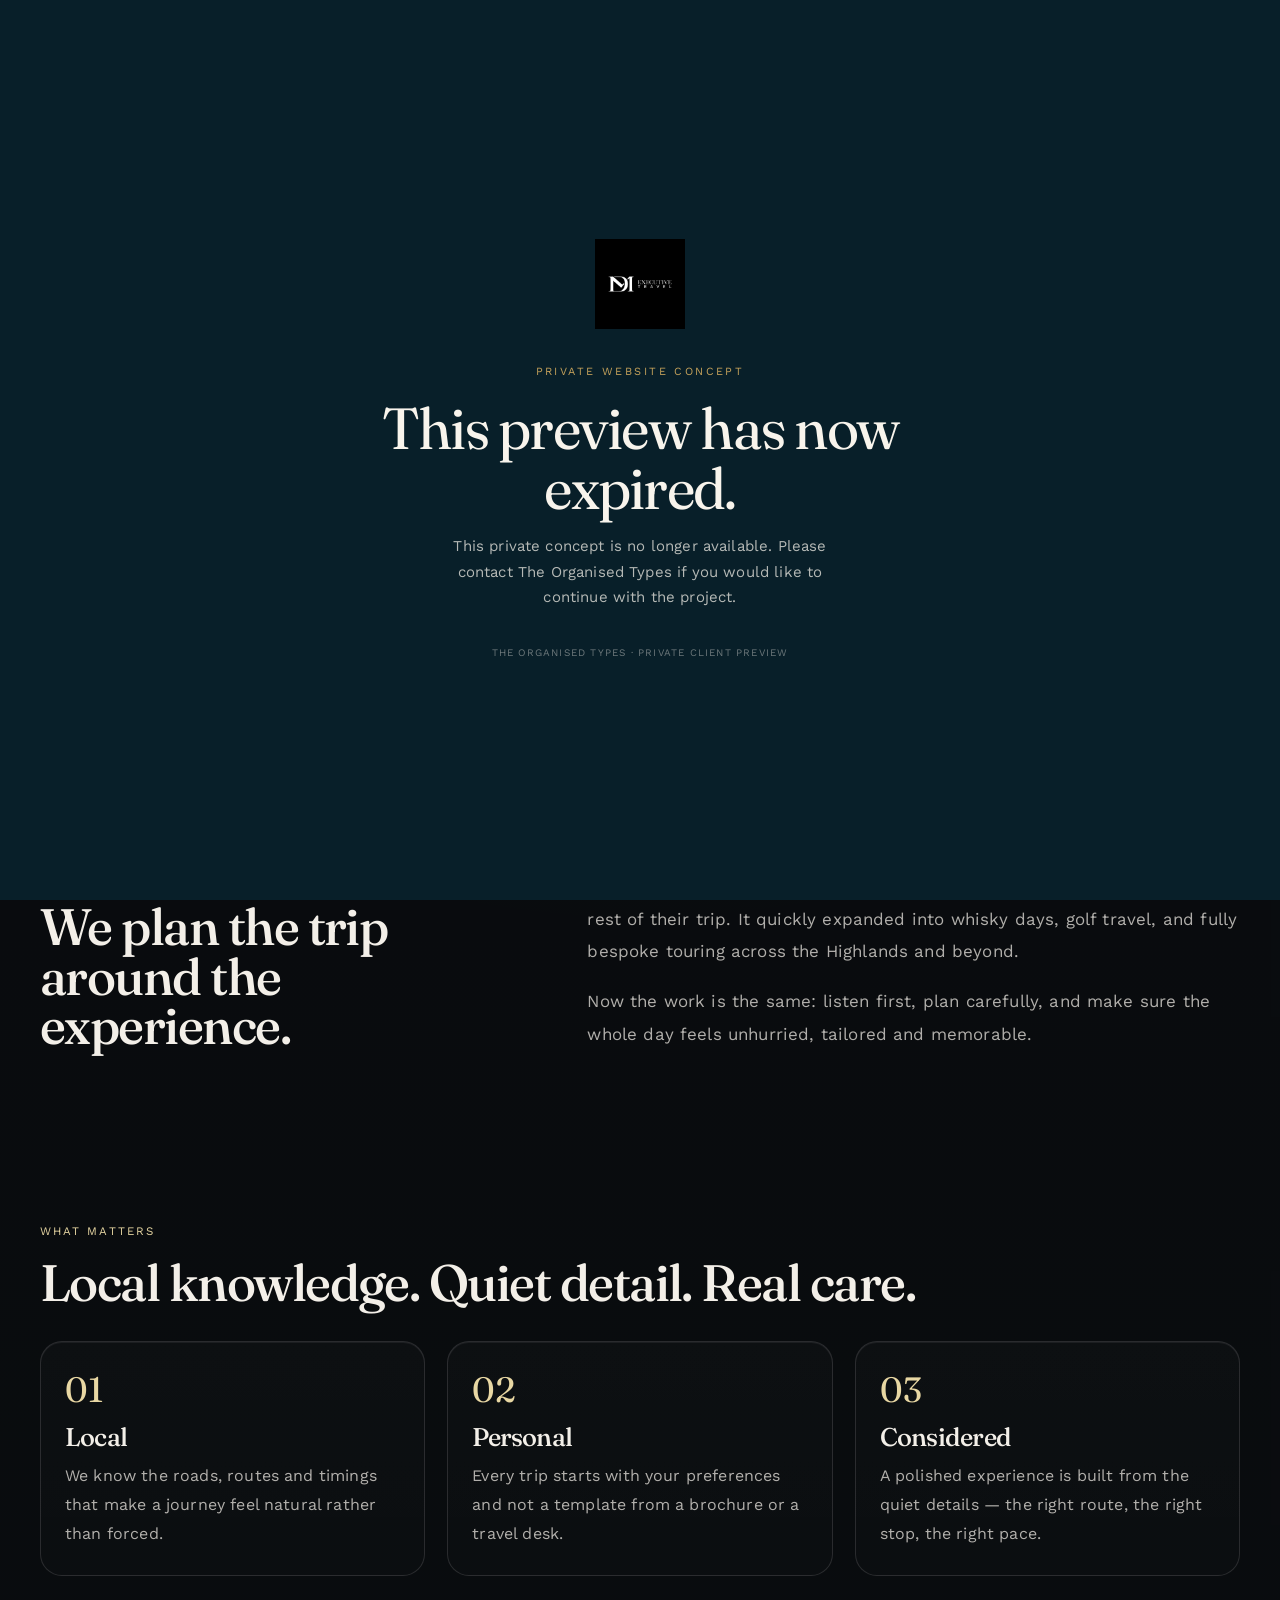
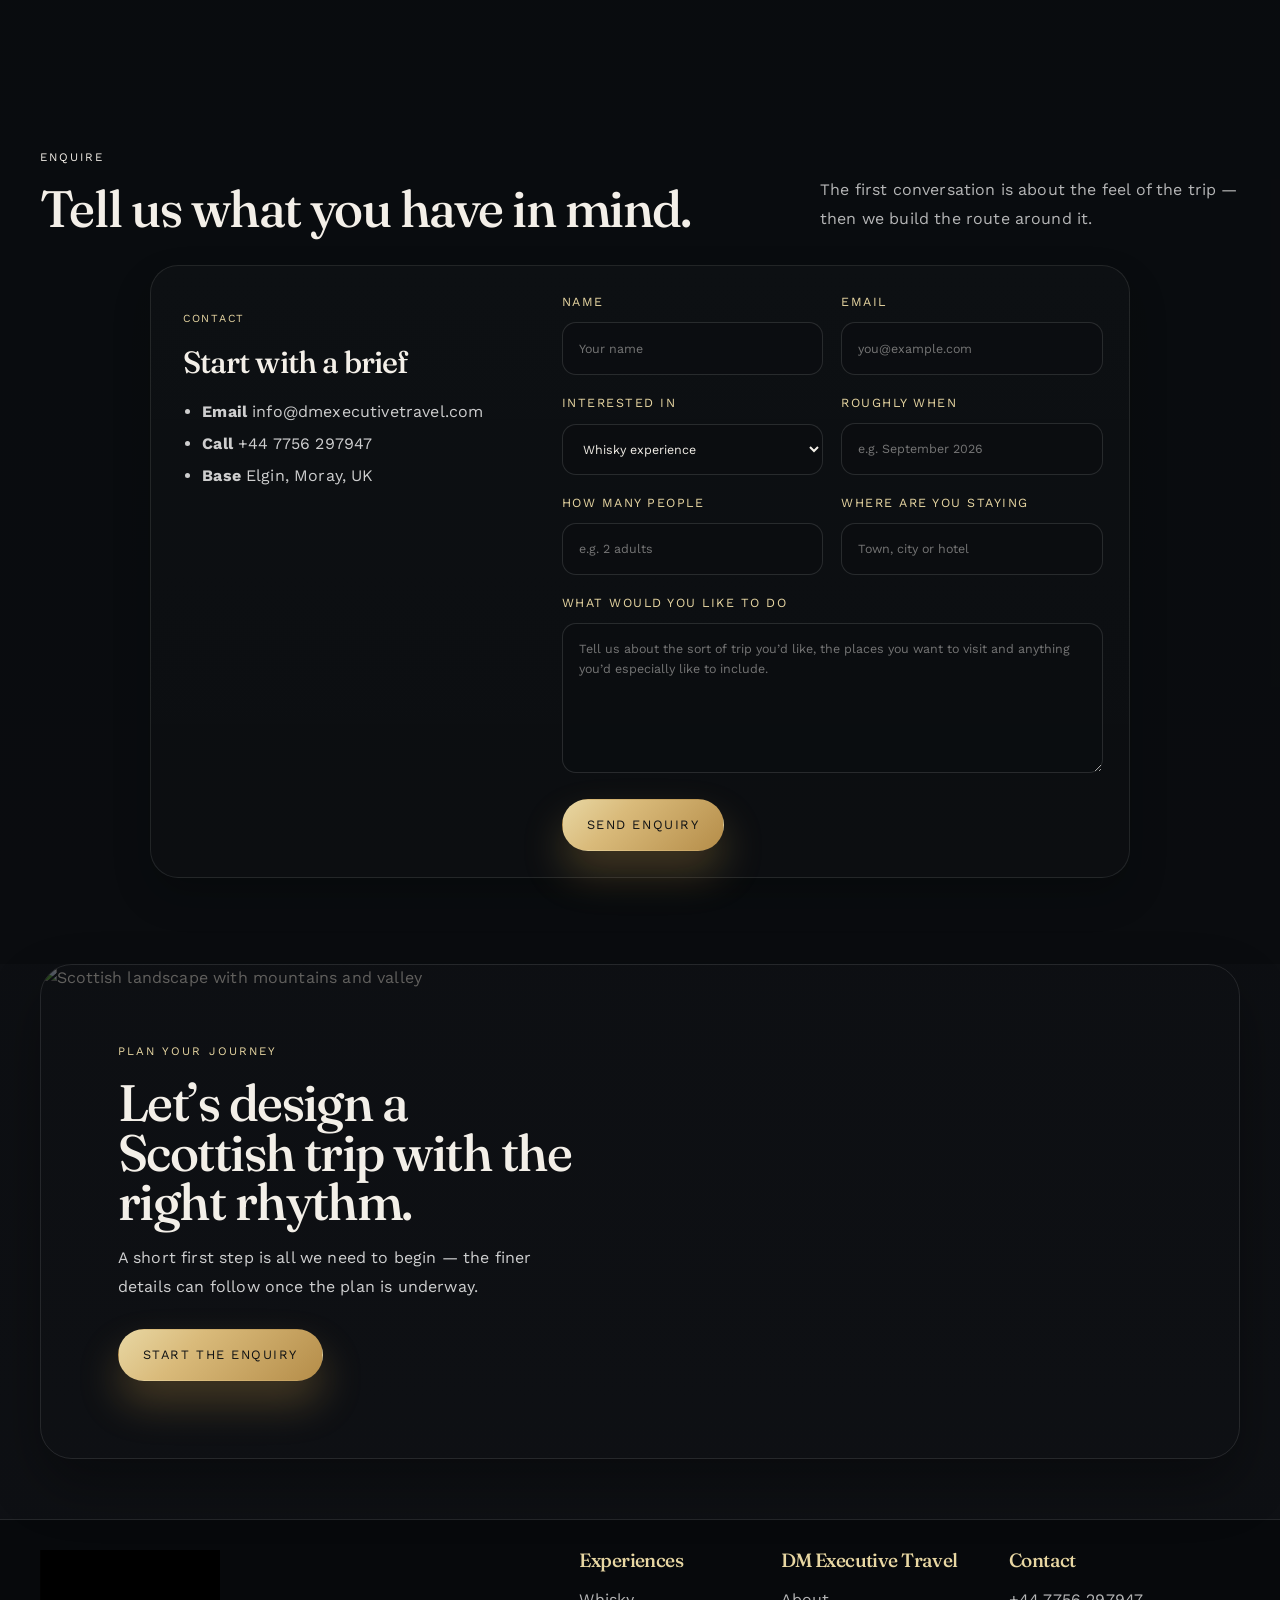
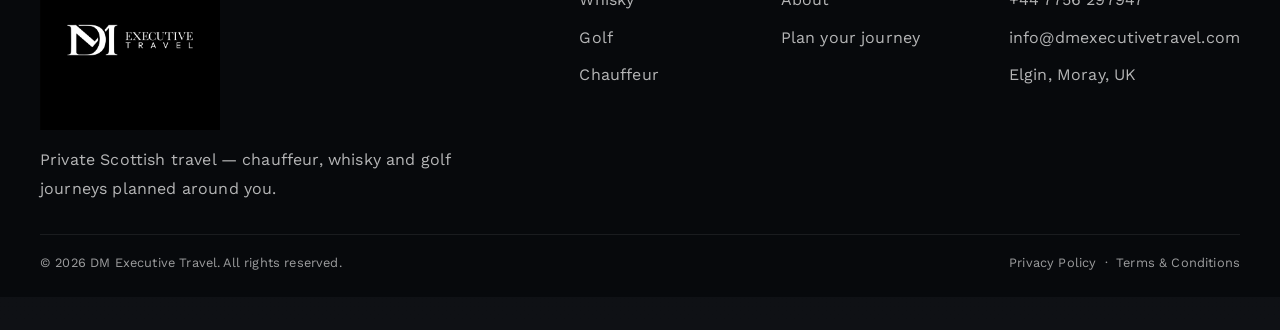
==== dm exec/about.html @ a3e63ab7 "use updated logo" ====
<!DOCTYPE html>
<html lang="en">
<head>
  <meta charset="UTF-8">
  <meta name="viewport" content="width=device-width, initial-scale=1.0">
<meta name="robots" content="noindex, nofollow, noarchive, nosnippet, noimageindex">
  <meta name="description" content="Learn more about DM Executive Travel and tell us what kind of whisky, golf or private Scotland journey you’d like to plan.">
  <title>About + Plan Your Journey | DM Executive Travel</title>
  <link rel="preconnect" href="https://fonts.googleapis.com">
  <link rel="preconnect" href="https://fonts.gstatic.com" crossorigin>
  <link href="https://fonts.googleapis.com/css2?family=Fraunces:ital,opsz,wght@0,9..144,300;0,9..144,400;0,9..144,500;0,9..144,600;1,9..144,400;1,9..144,500&family=Work+Sans:wght@300;400;500;600&display=swap" rel="stylesheet">
  <link rel="stylesheet" href="assets/style.css">
<link rel="stylesheet" href="assets/preview.css">
<script src="assets/preview-protect.js" defer></script>
</head>
<body>
  <div class="grain"></div>

  <nav class="nav" id="siteNav">
    <a href="index.html" class="nav__logo"><img src="assets/logo.jpg" alt="DM Executive Travel"></a>
    <button class="nav__toggle" id="navToggle" aria-label="Menu">&#9776;</button>
    <div class="nav__links" id="navLinks">
      <a href="index.html">Home</a>
      <a href="whisky.html">Whisky</a>
      <a href="golf.html">Golf</a>
      <a href="chauffeur.html">Chauffeur</a>
      <a href="about.html" class="current">About</a>
      <a href="about.html#enquiry" class="nav__cta">Plan your journey</a>
    </div>
  </nav>

  <header class="hero" style="min-height: 72vh;">
    <div class="page-hero__media" style="position:absolute; inset:0;">
      <img src="https://images.unsplash.com/photo-1500530855697-b586d89ba3ee?auto=format&fit=crop&w=2200&q=80" alt="Scottish countryside and road in the Highlands" style="animation:kenburns 20s ease-out forwards;">
    </div>
    <div class="page-hero__scrim"></div>
    <div class="page-hero__content">
      <div class="page-hero__inner">
        <p class="page-hero__kicker">About DM</p>
        <h1>Private travel, built around people, not schedules.</h1>
        <p class="page-hero__sub">DM Executive Travel began with a simple idea: Scottish travel should feel considered, relaxed, and personal — not like a fixed route copied from a brochure.</p>
        <div style="display:flex; gap:16px; margin-top:38px; flex-wrap:wrap;">
          <a href="#enquiry" class="btn btn--gold">Enquire</a>
          <a href="#story" class="btn btn--ghost">Our story</a>
        </div>
      </div>
    </div>
  </header>

  <main>
    <section class="intro" id="story">
      <div class="wrap intro__grid">
        <div>
          <p class="kicker">Why DM exists</p>
          <h2>We plan the trip around the experience.</h2>
        </div>
        <div>
          <p class="intro__body">The focus was always the road itself — a private chauffeur service built for people who wanted the Scottish countryside to feel as considered as the rest of their trip. It quickly expanded into whisky days, golf travel, and fully bespoke touring across the Highlands and beyond.</p>
          <p class="intro__body">Now the work is the same: listen first, plan carefully, and make sure the whole day feels unhurried, tailored and memorable.</p>
        </div>
      </div>
    </section>

    <section class="why">
      <div class="wrap">
        <div class="why__head">
          <p class="kicker">What matters</p>
          <h2>Local knowledge. Quiet detail. Real care.</h2>
        </div>
        <div class="why__list">
          <div class="why__item">
            <span>01</span>
            <h3>Local</h3>
            <p>We know the roads, routes and timings that make a journey feel natural rather than forced.</p>
          </div>
          <div class="why__item">
            <span>02</span>
            <h3>Personal</h3>
            <p>Every trip starts with your preferences and not a template from a brochure or a travel desk.</p>
          </div>
          <div class="why__item">
            <span>03</span>
            <h3>Considered</h3>
            <p>A polished experience is built from the quiet details — the right route, the right stop, the right pace.</p>
          </div>
        </div>
      </div>
    </section>

    <section class="journeys" id="enquiry">
      <div class="wrap">
        <div class="journeys__head">
          <div>
            <p class="kicker" style="color:var(--gold-light);">Enquire</p>
            <h2>Tell us what you have in mind.</h2>
          </div>
          <p class="journeys__note">The first conversation is about the feel of the trip — then we build the route around it.</p>
        </div>
        <div class="enquiry-card">
          <div class="enquiry-card__meta">
            <p class="jcard__day">Contact</p>
            <h3>Start with a brief</h3>
            <ul>
              <li><b>Email</b> info@dmexecutivetravel.com</li>
              <li><b>Call</b> +44 7756 297947</li>
              <li><b>Base</b> Elgin, Moray, UK</li>
            </ul>
          </div>

          <form class="contact-form" action="#" method="post">
            <div class="form-grid">
              <label>
                <span>Name</span>
                <input type="text" name="name" placeholder="Your name">
              </label>
              <label>
                <span>Email</span>
                <input type="email" name="email" placeholder="you@example.com">
              </label>
              <label>
                <span>Interested in</span>
                <select name="interest">
                  <option>Whisky experience</option>
                  <option>Golf trip</option>
                  <option>Private chauffeur</option>
                  <option>Bespoke Scotland tour</option>
                </select>
              </label>
              <label>
                <span>Roughly when</span>
                <input type="text" name="dates" placeholder="e.g. September 2026">
              </label>
              <label>
                <span>How many people</span>
                <input type="text" name="partySize" placeholder="e.g. 2 adults">
              </label>
              <label>
                <span>Where are you staying</span>
                <input type="text" name="stayLocation" placeholder="Town, city or hotel">
              </label>
            </div>

            <label>
              <span>What would you like to do</span>
              <textarea name="message" rows="5" placeholder="Tell us about the sort of trip you’d like, the places you want to visit and anything you’d especially like to include."></textarea>
            </label>

            <button type="submit" class="btn btn--gold">Send enquiry</button>
          </form>
        </div>
      </div>
    </section>

    <section class="cta-band">
      <img src="https://images.unsplash.com/photo-1516483638261-f4dbaf036963?auto=format&fit=crop&w=2000&q=80" alt="Scottish landscape with mountains and valley">
      <div class="cta-band__content">
        <p class="kicker">Plan your journey</p>
        <h2>Let’s design a Scottish trip with the right rhythm.</h2>
        <p>A short first step is all we need to begin — the finer details can follow once the plan is underway.</p>
        <a href="mailto:info@dmexecutivetravel.com" class="btn btn--gold">Start the enquiry</a>
      </div>
    </section>
  </main>

  <footer>
    <div class="wrap">
      <div class="footer__top">
        <div class="footer__logo">
          <img src="assets/logo.jpg" alt="DM Executive Travel">
          <p class="footer__tag">Private Scottish travel — chauffeur, whisky and golf journeys planned around you.</p>
        </div>
        <div class="footer__cols">
          <div class="footer__col">
            <h4>Experiences</h4>
            <a href="whisky.html">Whisky</a>
            <a href="golf.html">Golf</a>
            <a href="chauffeur.html">Chauffeur</a>
          </div>
          <div class="footer__col">
            <h4>DM Executive Travel</h4>
            <a href="about.html">About</a>
            <a href="about.html#enquiry">Plan your journey</a>
          </div>
          <div class="footer__col">
            <h4>Contact</h4>
            <p>+44 7756 297947</p>
            <p>info@dmexecutivetravel.com</p>
            <p>Elgin, Moray, UK</p>
          </div>
        </div>
      </div>
      <div class="footer__bottom">
        <span>&copy; 2026 DM Executive Travel. All rights reserved.</span>
        <span>Privacy Policy &nbsp;·&nbsp; Terms &amp; Conditions</span>
      </div>
    </div>
  </footer>

  <script src="assets/site.js"></script>
</body>
</html>
---- dm exec/assets/style.css ----
:root {
  --bg: #0a0b0d;
  --bg-soft: #111317;
  --panel: rgba(18, 21, 25, 0.88);
  --panel-strong: rgba(12, 14, 18, 0.94);
  --panel-alt: rgba(26, 29, 34, 0.86);
  --text: #f3efe8;
  --muted: rgba(243, 239, 232, 0.72);
  --gold: #d9ba7a;
  --gold-soft: #e8d7a3;
  --gold-deep: #9f7b39;
  --line: rgba(255,255,255,0.12);
  --shadow: rgba(0,0,0,0.42);
  --max-width: 1200px;
}

* { box-sizing: border-box; }

html {
  scroll-behavior: smooth;
}

body {
  margin: 0;
  min-height: 100vh;
  background:
    radial-gradient(circle at top, rgba(217,186,122,0.12), transparent 26%),
    linear-gradient(180deg, #07090b 0%, #0a0c0f 26%, #0f1115 100%);
  color: var(--text);
  font-family: "Work Sans", Arial, sans-serif;
  line-height: 1.6;
  letter-spacing: 0.01em;
  overflow-x: hidden;
}

img {
  max-width: 100%;
  display: block;
}

a {
  color: inherit;
  text-decoration: none;
}

button {
  font: inherit;
}

.grain {
  position: fixed;
  inset: 0;
  background-image:
    linear-gradient(rgba(255,255,255,0.025) 1px, transparent 1px),
    linear-gradient(90deg, rgba(255,255,255,0.02) 1px, transparent 1px),
    radial-gradient(rgba(255,255,255,0.09) 0.7px, transparent 0.8px);
  background-size: 24px 24px, 24px 24px, 8px 8px;
  background-position: center;
  opacity: 0.22;
  pointer-events: none;
  mix-blend-mode: soft-light;
  z-index: 30;
}

.wrap {
  width: min(var(--max-width), calc(100% - 40px));
  margin: 0 auto;
}

.kicker {
  margin: 0 0 18px;
  color: var(--gold-soft);
  font-size: 0.72rem;
  letter-spacing: 0.18em;
  text-transform: uppercase;
}

h1, h2, h3, h4 {
  margin: 0;
  font-family: "Fraunces", Georgia, serif;
  font-weight: 500;
  line-height: 1.05;
  letter-spacing: -0.03em;
}

p {
  margin: 0;
}

.nav {
  position: fixed;
  top: 20px;
  left: 50%;
  transform: translateX(-50%);
  width: min(var(--max-width), calc(100% - 24px));
  display: flex;
  align-items: center;
  justify-content: space-between;
  padding: 12px 20px 12px 18px;
  border: 1px solid rgba(255,255,255,0.18);
  border-radius: 999px;
  background: rgba(12, 14, 18, 0.46);
  backdrop-filter: blur(18px);
  -webkit-backdrop-filter: blur(18px);
  box-shadow: 0 16px 38px rgba(0,0,0,0.24);
  z-index: 20;
}

.nav__logo {
  display: inline-flex;
  align-items: center;
  position: relative;
  z-index: 2;
}

.nav__logo img {
  width: 148px;
  height: auto;
  filter: drop-shadow(0 6px 18px rgba(0,0,0,0.35));
}

.nav__links {
  display: flex;
  align-items: center;
  gap: 1.2rem;
}

.nav__links a {
  position: relative;
  color: rgba(255,255,255,0.8);
  font-size: 0.82rem;
  text-transform: uppercase;
  letter-spacing: 0.12em;
  transition: color 180ms ease;
}

.nav__links a::after {
  content: "";
  position: absolute;
  left: 0;
  bottom: -8px;
  width: 100%;
  height: 1px;
  background: linear-gradient(90deg, transparent, var(--gold), transparent);
  transform: scaleX(0);
  transform-origin: center;
  transition: transform 180ms ease;
}

.nav__links a:hover,
.nav__links a.current {
  color: var(--text);
}

.nav__links a:hover::after,
.nav__links a.current::after {
  transform: scaleX(1);
}

.nav__cta {
  display: inline-flex;
  align-items: center;
  justify-content: center;
  padding: 0.9rem 1.25rem;
  border: 1px solid rgba(217,186,122,0.5);
  border-radius: 999px;
  background: rgba(217,186,122,0.08);
  color: var(--gold-soft) !important;
  box-shadow: inset 0 0 0 1px rgba(255,255,255,0.04);
}

.nav__toggle {
  display: none;
  background: transparent;
  border: 1px solid rgba(255,255,255,0.25);
  color: var(--text);
  font-size: 1.6rem;
  width: 42px;
  height: 42px;
  border-radius: 50%;
  cursor: pointer;
  transition: border-color 180ms ease, background 180ms ease;
}

.nav__toggle:hover {
  border-color: rgba(217,186,122,0.7);
  background: rgba(217,186,122,0.08);
}

.hero {
  position: relative;
  min-height: 98vh;
  display: flex;
  align-items: flex-end;
  overflow: hidden;
  background: #0b0d0f;
}

.page-hero__media,
.page-hero__media img {
  position: absolute;
  inset: 0;
  width: 100%;
  height: 100%;
  object-fit: cover;
}

.page-hero__media img {
  filter: saturate(0.75) brightness(0.46) contrast(1.12);
  transform: scale(1.08);
  animation: kenburns 20s ease-out forwards;
}

.page-hero__scrim {
  position: absolute;
  inset: 0;
  background:
    linear-gradient(180deg, rgba(9,11,15,0.38) 0%, rgba(9,11,15,0.2) 26%, rgba(9,11,15,0.72) 100%),
    linear-gradient(90deg, rgba(7,8,9,0.68) 0%, rgba(7,8,9,0.2) 40%, rgba(7,8,9,0.52) 100%);
}

.page-hero__content {
  position: relative;
  z-index: 1;
  width: min(var(--max-width), calc(100% - 32px));
  padding: 180px 0 102px;
  margin: 0 auto;
}

.page-hero__inner {
  max-width: 760px;
}

.page-hero__kicker {
  margin: 0 0 18px;
  color: var(--gold-soft);
  font-size: 0.74rem;
  letter-spacing: 0.21em;
  text-transform: uppercase;
}

.hero h1 {
  font-size: clamp(3.2rem, 6vw, 7rem);
  line-height: 0.92;
  letter-spacing: -0.06em;
  max-width: 700px;
  text-wrap: balance;
}

.page-hero__sub {
  margin-top: 24px;
  max-width: 620px;
  color: rgba(255,255,255,0.8);
  font-size: clamp(1rem, 1.8vw, 1.32rem);
  line-height: 1.7;
}

.btn {
  display: inline-flex;
  align-items: center;
  justify-content: center;
  min-height: 52px;
  padding: 0.9rem 1.5rem;
  border: 1px solid transparent;
  border-radius: 999px;
  font-size: 0.8rem;
  letter-spacing: 0.12em;
  text-transform: uppercase;
  transition: transform 180ms ease, box-shadow 180ms ease, border-color 180ms ease, background 180ms ease;
}

.btn:hover {
  transform: translateY(-2px);
}

.btn--gold {
  background: linear-gradient(135deg, #e8d7a3 0%, #d9ba7a 35%, #b58d49 100%);
  color: #101214;
  box-shadow: 0 22px 40px rgba(185, 142, 69, 0.32);
}

.btn--ghost {
  border-color: rgba(255,255,255,0.24);
  background: rgba(255,255,255,0.03);
  color: var(--text);
  backdrop-filter: blur(8px);
}

.scroll-cue {
  position: absolute;
  left: 50%;
  bottom: 32px;
  transform: translateX(-50%);
  display: flex;
  flex-direction: column;
  align-items: center;
  gap: 10px;
  z-index: 1;
  color: rgba(255,255,255,0.7);
  font-size: 0.62rem;
  letter-spacing: 0.32em;
  text-transform: uppercase;
}

.scroll-cue__line {
  position: relative;
  width: 1px;
  height: 60px;
  background: linear-gradient(180deg, rgba(255,255,255,0), rgba(255,255,255,0.8), rgba(255,255,255,0));
  overflow: hidden;
}

.scroll-cue__line::after {
  content: "";
  position: absolute;
  left: 0;
  top: -45%;
  width: 100%;
  height: 45%;
  background: linear-gradient(180deg, rgba(217,186,122,0), rgba(217,186,122,1), rgba(217,186,122,0));
  animation: travel 2.6s ease-in-out infinite;
}

.marquee {
  position: relative;
  overflow: hidden;
  border-top: 1px solid var(--line);
  border-bottom: 1px solid var(--line);
  background: rgba(14,16,19,0.92);
  box-shadow: inset 0 1px 0 rgba(255,255,255,0.08);
}

.marquee__track {
  display: flex;
  width: max-content;
  padding: 18px 0;
  white-space: nowrap;
  animation: marquee 28s linear infinite;
}

.marquee__track span {
  display: inline-flex;
  align-items: center;
  gap: 0.7rem;
  margin-right: 26px;
  color: rgba(255,255,255,0.8);
  font-size: 0.82rem;
  letter-spacing: 0.12em;
  text-transform: uppercase;
}

.marquee__track b {
  color: var(--gold-soft);
  font-weight: 600;
}

section {
  position: relative;
  padding: 86px 0;
}

.intro,
.why,
.journeys {
  background: rgba(10, 12, 15, 0.76);
}

.intro__grid {
  display: grid;
  grid-template-columns: 1fr 1.35fr;
  gap: 36px 64px;
  align-items: end;
}

.intro__grid h2,
.why__head h2,
.journeys__head h2,
.cta-band__content h2 {
  font-size: clamp(2.4rem, 4vw, 4rem);
  line-height: 0.96;
}

.intro__body {
  color: var(--muted);
  font-size: 1.06rem;
  line-height: 1.9;
}

.intro__body + .intro__body {
  margin-top: 18px;
}

.exp-grid {
  display: grid;
  grid-template-columns: repeat(3, minmax(0, 1fr));
  gap: 26px;
}

.exp-panel {
  position: relative;
  display: block;
  min-height: 500px;
  overflow: hidden;
  border-radius: 28px;
  border: 1px solid rgba(255,255,255,0.08);
  background: #111;
  box-shadow: 0 20px 48px rgba(0,0,0,0.28);
  transition: transform 220ms ease, box-shadow 220ms ease, border-color 220ms ease;
}

.exp-panel:hover {
  transform: translateY(-8px);
  box-shadow: 0 26px 56px rgba(0,0,0,0.4);
  border-color: rgba(217,186,122,0.36);
}

.exp-panel img {
  position: absolute;
  inset: 0;
  width: 100%;
  height: 100%;
  object-fit: cover;
  filter: brightness(0.62) saturate(0.8);
  transition: transform 400ms ease;
}

.exp-panel:hover img {
  transform: scale(1.04);
}

.exp-panel__scrim {
  position: absolute;
  inset: 0;
  background: linear-gradient(180deg, rgba(5,8,12,0.2) 0%, rgba(5,8,12,0.16) 35%, rgba(9,12,16,0.88) 100%);
}

.exp-panel__body {
  position: absolute;
  inset: auto 0 0 0;
  padding: 28px 26px 24px;
  z-index: 1;
}

.exp-panel__tag {
  color: var(--gold-soft);
  font-size: 0.68rem;
  letter-spacing: 0.15em;
  text-transform: uppercase;
  margin-bottom: 14px;
}

.exp-panel__title {
  font-size: clamp(1.8rem, 2vw, 2.5rem);
  line-height: 1.08;
  max-width: 11ch;
}

.exp-panel__desc {
  margin-top: 12px;
  color: rgba(255,255,255,0.76);
  line-height: 1.7;
}

.exp-panel__more {
  display: inline-flex;
  margin-top: 18px;
  color: var(--gold-soft);
  font-size: 0.72rem;
  letter-spacing: 0.15em;
  text-transform: uppercase;
}

.why__head {
  margin-bottom: 34px;
}

.why__list {
  display: grid;
  grid-template-columns: repeat(3, minmax(0,1fr));
  gap: 22px;
}

.why__item {
  padding: 30px 24px 26px;
  border: 1px solid var(--line);
  border-radius: 22px;
  background: linear-gradient(180deg, rgba(255,255,255,0.02), rgba(255,255,255,0.01));
  box-shadow: inset 0 1px 0 rgba(255,255,255,0.06);
}

.why__item span {
  display: inline-block;
  margin-bottom: 16px;
  color: var(--gold-soft);
  font-family: "Fraunces", Georgia, serif;
  font-size: 2.2rem;
  line-height: 1;
}

.why__item h3 {
  margin-bottom: 12px;
  font-size: clamp(1.6rem, 2vw, 2.1rem);
}

.why__item p {
  color: var(--muted);
  line-height: 1.8;
}

.journeys__head {
  display: flex;
  align-items: end;
  justify-content: space-between;
  gap: 24px;
  margin-bottom: 32px;
}

.journeys__note {
  max-width: 420px;
  color: rgba(255,255,255,0.7);
  line-height: 1.8;
}

.journeys__track {
  display: grid;
  grid-template-columns: repeat(3, minmax(0,1fr));
  gap: 22px;
}

.jcard {
  position: relative;
  padding: 28px 24px 26px;
  border-radius: 26px;
  border: 1px solid rgba(255,255,255,0.09);
  background:
    linear-gradient(180deg, rgba(255,255,255,0.025), transparent),
    rgba(18,21,25,0.9);
  box-shadow: inset 0 1px 0 rgba(255,255,255,0.06), 0 18px 38px rgba(0,0,0,0.2);
}

.jcard__day {
  color: var(--gold-soft);
  font-size: 0.68rem;
  letter-spacing: 0.16em;
  text-transform: uppercase;
  margin-bottom: 18px;
}

.jcard h3 {
  margin-bottom: 18px;
  font-size: clamp(1.7rem, 2vw, 2.2rem);
  line-height: 1.12;
}

.jcard ol {
  margin: 0;
  padding-left: 1.15rem;
  color: rgba(255,255,255,0.8);
  line-height: 1.9;
}

.jcard li + li {
  margin-top: 10px;
}

.proof {
  padding: 0;
  position: relative;
  display: grid;
  grid-template-columns: 1.2fr 0.8fr;
  min-height: 510px;
}

.proof img {
  width: 100%;
  height: 100%;
  object-fit: cover;
  filter: saturate(0.8) brightness(0.62);
}

.proof__content {
  display: flex;
  flex-direction: column;
  justify-content: center;
  padding: clamp(40px, 6vw, 80px);
  background: linear-gradient(180deg, rgba(16,18,21,0.96), rgba(10,12,15,0.92));
}

.proof blockquote {
  margin: 0 0 28px;
  font-family: "Fraunces", Georgia, serif;
  font-size: clamp(1.9rem, 3vw, 3.2rem);
  line-height: 1.18;
  letter-spacing: -0.04em;
}

.proof cite {
  color: var(--gold-soft);
  font-style: normal;
  font-size: 0.82rem;
  letter-spacing: 0.14em;
  text-transform: uppercase;
}

.cta-band {
  position: relative;
  padding: 0;
  margin: 0 auto 60px;
  width: min(var(--max-width), calc(100% - 40px));
  border-radius: 32px;
  overflow: hidden;
  border: 1px solid rgba(255,255,255,0.1);
  box-shadow: 0 26px 56px rgba(0,0,0,0.32);
}

.cta-band img {
  position: absolute;
  inset: 0;
  width: 100%;
  height: 100%;
  object-fit: cover;
  filter: brightness(0.4) saturate(0.8);
}

.cta-band__content {
  position: relative;
  z-index: 1;
  padding: clamp(40px, 6vw, 80px);
  max-width: 620px;
}

.cta-band__content p:not(.kicker) {
  color: rgba(255,255,255,0.8);
  line-height: 1.8;
  margin-top: 18px;
  margin-bottom: 28px;
}

.enquiry-card {
  display: grid;
  grid-template-columns: 0.8fr 1.2fr;
  gap: 24px;
  max-width: 980px;
  margin: 0 auto;
  padding: 26px;
  border-radius: 28px;
  border: 1px solid rgba(255,255,255,0.09);
  background: linear-gradient(180deg, rgba(255,255,255,0.02), rgba(255,255,255,0.01));
  box-shadow: 0 18px 38px rgba(0,0,0,0.2);
}

.enquiry-card__meta {
  padding: 18px 14px 18px 6px;
}

.enquiry-card__meta h3 {
  margin-bottom: 18px;
  font-size: clamp(1.9rem, 2.4vw, 2.5rem);
}

.enquiry-card__meta ul {
  margin: 0;
  padding-left: 1.2rem;
  color: rgba(255,255,255,0.8);
  line-height: 2;
}

.contact-form {
  display: grid;
  gap: 18px;
}

.form-grid {
  display: grid;
  grid-template-columns: repeat(2, minmax(0, 1fr));
  gap: 18px;
}

.contact-form label {
  display: grid;
  gap: 10px;
  color: var(--gold-soft);
  font-size: 0.78rem;
  letter-spacing: 0.12em;
  text-transform: uppercase;
}

.contact-form input,
.contact-form select,
.contact-form textarea {
  width: 100%;
  border: 1px solid rgba(255,255,255,0.12);
  border-radius: 14px;
  padding: 0.95rem 1rem;
  background: rgba(12,14,18,0.8);
  color: var(--text);
  font: inherit;
  resize: vertical;
  transition: border-color 180ms ease, box-shadow 180ms ease, background 180ms ease;
}

.contact-form input:focus,
.contact-form select:focus,
.contact-form textarea:focus {
  outline: none;
  border-color: rgba(217,186,122,0.75);
  box-shadow: 0 0 0 3px rgba(217,186,122,0.12);
}

.contact-form textarea {
  min-height: 150px;
}

.contact-form .btn {
  justify-self: start;
  margin-top: 8px;
}

@media (max-width: 920px) {
  .enquiry-card {
    grid-template-columns: 1fr;
  }

  .form-grid {
    grid-template-columns: 1fr;
  }
}

footer {
  background: rgba(7,9,12,0.95);
  border-top: 1px solid var(--line);
  padding: 30px 0 24px;
}

.footer__top {
  display: flex;
  justify-content: space-between;
  gap: 42px;
}

.footer__logo {
  max-width: 420px;
}

.footer__logo img {
  width: 180px;
  margin-bottom: 16px;
}

.footer__tag {
  color: rgba(255,255,255,0.7);
  line-height: 1.8;
}

.footer__cols {
  display: flex;
  gap: clamp(26px, 4vw, 64px);
  flex-wrap: wrap;
}

.footer__col {
  display: flex;
  flex-direction: column;
  gap: 10px;
  min-width: 150px;
}

.footer__col h4 {
  margin-bottom: 6px;
  font-size: 1.2rem;
  color: var(--gold-soft);
}

.footer__col a,
.footer__col p {
  color: rgba(255,255,255,0.7);
  line-height: 1.7;
}

.footer__bottom {
  display: flex;
  justify-content: space-between;
  gap: 16px;
  margin-top: 30px;
  padding-top: 18px;
  border-top: 1px solid rgba(255,255,255,0.08);
  color: rgba(255,255,255,0.6);
  font-size: 0.8rem;
}

@keyframes kenburns {
  0% { transform: scale(1.15) translate3d(0, 0, 0); }
  100% { transform: scale(1.26) translate3d(0, -18px, 0); }
}

@keyframes marquee {
  from { transform: translateX(0); }
  to { transform: translateX(-50%); }
}

@keyframes travel {
  0% { transform: translateY(-100%); }
  100% { transform: translateY(180%); }
}

@media (max-width: 920px) {
  .nav {
    border-radius: 22px;
    padding-inline: 14px;
  }

  .nav__toggle {
    display: inline-flex;
    align-items: center;
    justify-content: center;
  }

  .nav__links {
    position: absolute;
    left: 12px;
    right: 12px;
    top: calc(100% + 10px);
    display: none;
    flex-direction: column;
    align-items: flex-start;
    gap: 12px;
    padding: 18px 16px;
    border-radius: 18px;
    border: 1px solid rgba(255,255,255,0.12);
    background: rgba(12,14,18,0.96);
    box-shadow: 0 16px 36px rgba(0,0,0,0.28);
  }

  .nav.menu-open .nav__links {
    display: flex;
  }

  .nav__links a {
    padding-bottom: 6px;
  }

  .intro__grid,
  .proof,
  .journeys__track,
  .exp-grid,
  .why__list {
    grid-template-columns: 1fr;
  }

  .journeys__head,
  .footer__top,
  .footer__bottom {
    flex-direction: column;
    align-items: flex-start;
  }

  .page-hero__content {
    padding-top: 160px;
  }
}

@media (max-width: 640px) {
  .hero {
    min-height: 88vh;
  }

  .nav {
    top: 14px;
  }

  .nav__logo img {
    width: 124px;
  }

  .btn {
    width: 100%;
  }

  .page-hero__inner > div {
    width: 100%;
    flex-direction: column !important;
  }

  .page-hero__content {
    width: min(var(--max-width), calc(100% - 28px));
    padding-bottom: 78px;
  }

  .wrap,
  .cta-band {
    width: min(var(--max-width), calc(100% - 24px));
  }

  section {
    padding: 72px 0;
  }

  .proof__content,
  .cta-band__content {
    padding: 32px 22px;
  }
}
---- dm exec/assets/preview.css ----
#tot-preview-bar{position:fixed;left:0;right:0;bottom:0;z-index:9998;background:#0b2834;color:#f7f2e9;border-top:1px solid rgba(199,163,91,.55);font:500 11px/1.35 "Work Sans",Arial,sans-serif;letter-spacing:.08em;text-transform:uppercase;text-align:center;padding:9px 16px;box-sizing:border-box}body{padding-bottom:33px}.tot-gate{position:fixed;inset:0;z-index:10000;background:#081f29;color:#f8f4ec;display:grid;place-items:center;padding:24px;font-family:"Work Sans",Arial,sans-serif}.tot-gate__card{width:min(520px,100%);text-align:center}.tot-gate__logo{width:150px;max-height:90px;object-fit:contain;margin:0 auto 34px}.tot-gate__eyebrow{font-size:11px;letter-spacing:.22em;text-transform:uppercase;color:#c7a35b;margin:0 0 18px}.tot-gate h1{font-family:"Fraunces",Georgia,serif;font-size:clamp(36px,7vw,58px);font-weight:400;line-height:1.03;margin:0 0 16px}.tot-gate__copy{font-size:15px;line-height:1.7;color:rgba(248,244,236,.72);margin:0 auto 28px;max-width:430px}.tot-gate__form{display:flex;gap:10px;max-width:390px;margin:0 auto}.tot-gate input{min-width:0;flex:1;background:rgba(255,255,255,.06);border:1px solid rgba(255,255,255,.22);color:#fff;padding:14px 15px;font:inherit;outline:none}.tot-gate input:focus{border-color:#c7a35b}.tot-gate button{border:1px solid #c7a35b;background:#c7a35b;color:#081f29;padding:14px 18px;font:600 11px "Work Sans",Arial,sans-serif;letter-spacing:.12em;text-transform:uppercase;cursor:pointer}.tot-gate__error{min-height:20px;color:#e7c9a0;font-size:12px;margin:12px 0 0}.tot-gate__credit{font-size:10px;letter-spacing:.12em;text-transform:uppercase;color:rgba(248,244,236,.42);margin-top:34px}@media(max-width:520px){.tot-gate__form{display:block}.tot-gate input,.tot-gate button{width:100%;box-sizing:border-box}.tot-gate button{margin-top:10px}#tot-preview-bar{font-size:9px;padding:8px 10px}body{padding-bottom:31px}}

#tot-preview-watermark{position:fixed;right:4vw;top:50%;transform:translateY(-50%) rotate(-8deg);z-index:9996;width:min(220px,18vw);height:auto;opacity:.07;pointer-events:none;user-select:none;filter:grayscale(1);}
.concept-note{max-width:520px;margin:10px 0 0;font:500 10px/1.55 "Work Sans",Arial,sans-serif;letter-spacing:.08em;text-transform:uppercase;color:rgba(248,244,236,.46);}
.proof__content>p:not(.kicker){max-width:620px;margin-top:18px;color:rgba(248,244,236,.78);line-height:1.7;}
@media(max-width:700px){#tot-preview-watermark{width:150px;right:18px;opacity:.055}.concept-note{font-size:9px;}}
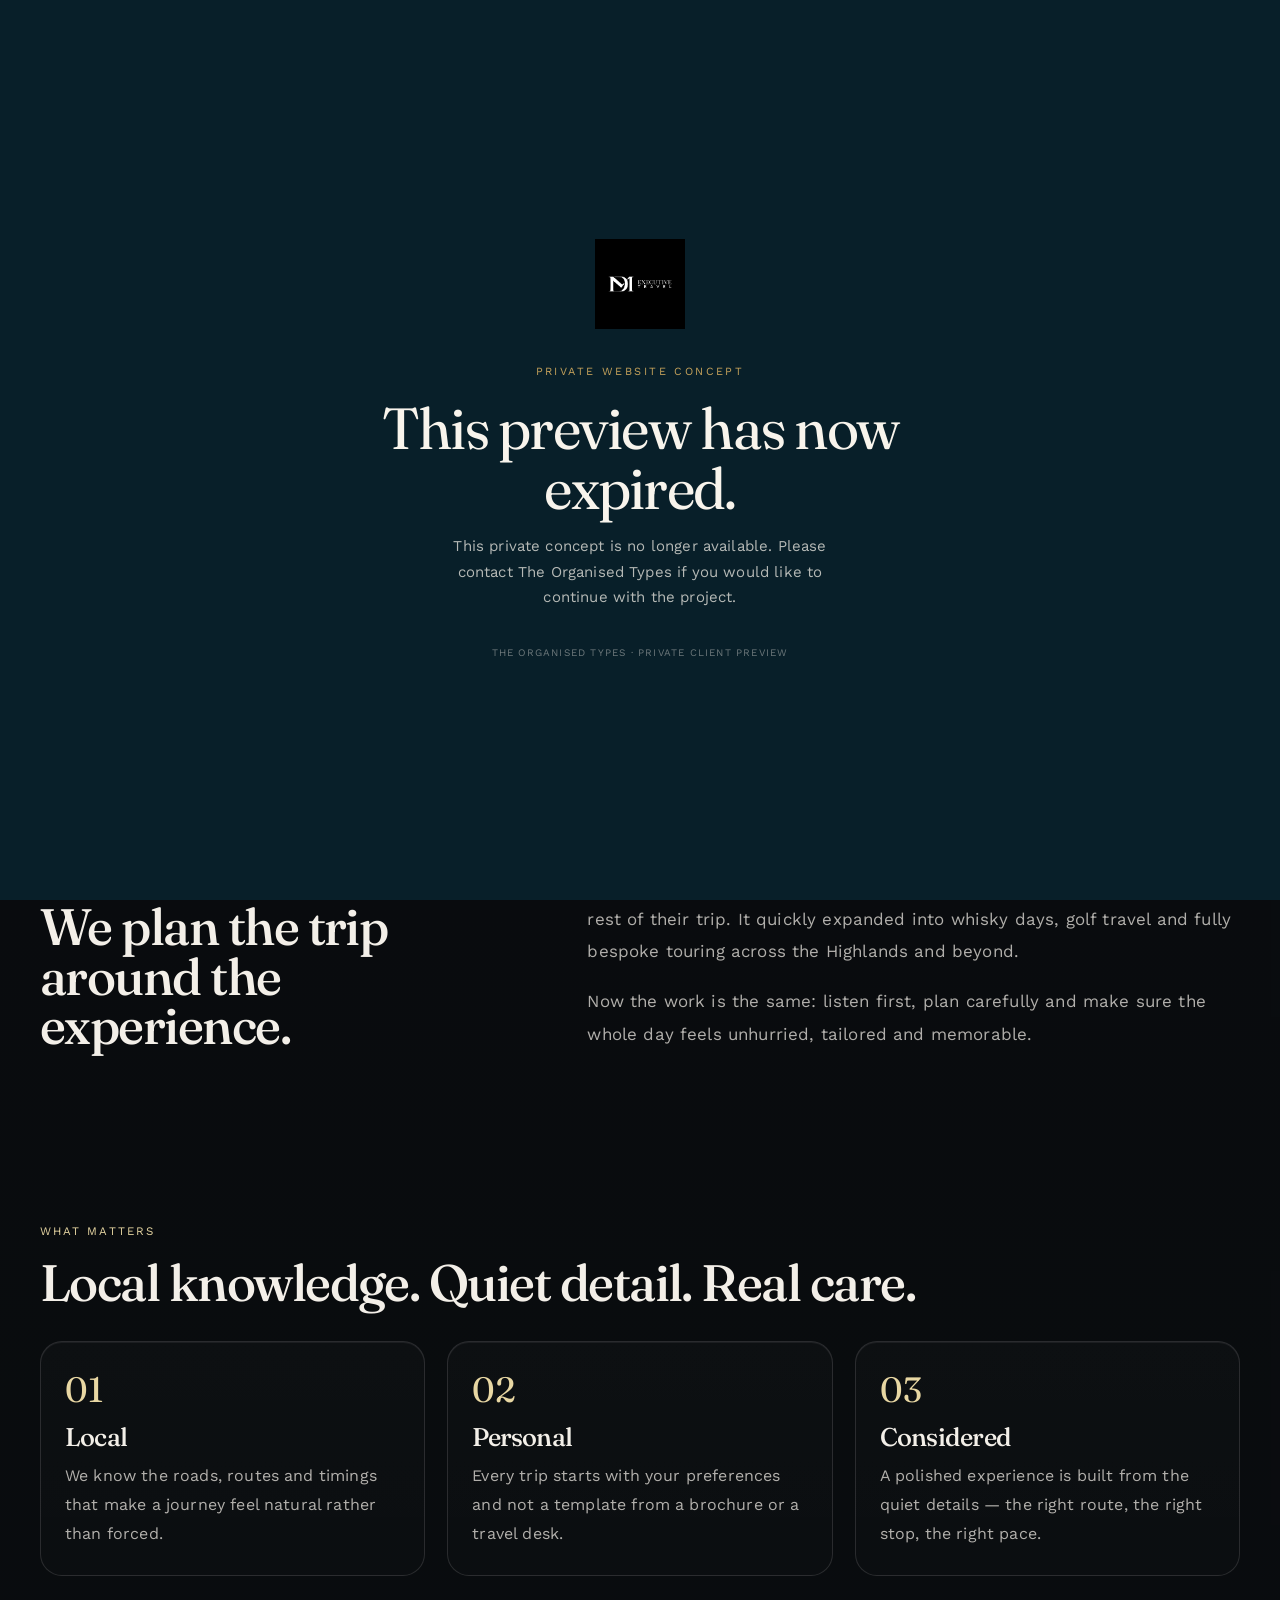
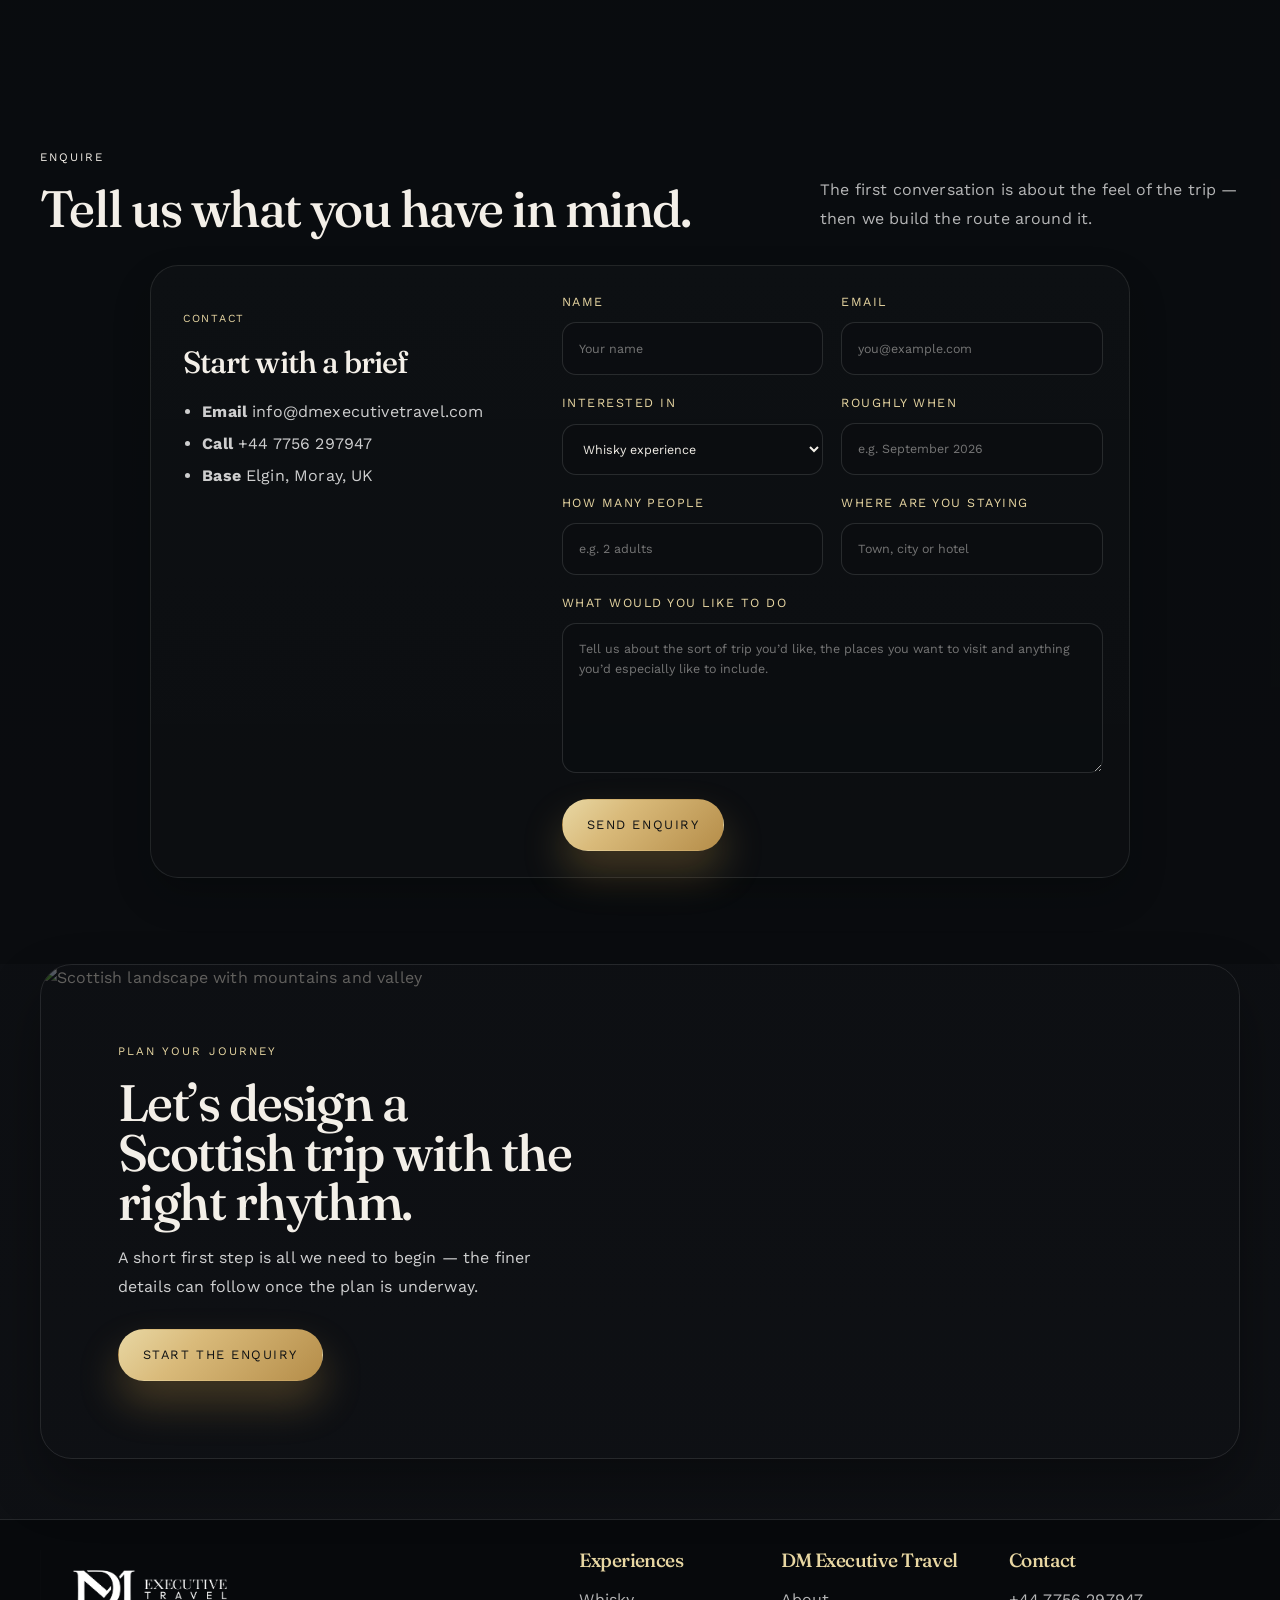
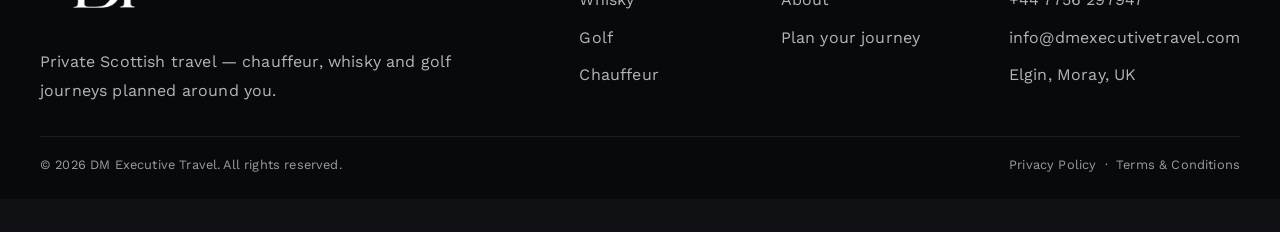
==== commit 78a520f4: "updated pages with no logo" ====
--- a/dm exec/about.html
+++ b/dm exec/about.html
@@ -2,200 +2,731 @@
 <html lang="en">
 <head>
   <meta charset="UTF-8">
+
   <meta name="viewport" content="width=device-width, initial-scale=1.0">
-<meta name="robots" content="noindex, nofollow, noarchive, nosnippet, noimageindex">
-  <meta name="description" content="Learn more about DM Executive Travel and tell us what kind of whisky, golf or private Scotland journey you’d like to plan.">
-  <title>About + Plan Your Journey | DM Executive Travel</title>
+
+  <meta
+    name="robots"
+    content="noindex, nofollow, noarchive, nosnippet, noimageindex"
+  >
+
+  <meta
+    name="description"
+    content="Learn more about DM Executive Travel and tell us what kind of whisky, golf or private Scotland journey you’d like to plan."
+  >
+
+  <title>
+    About + Plan Your Journey | DM Executive Travel
+  </title>
+
   <link rel="preconnect" href="https://fonts.googleapis.com">
   <link rel="preconnect" href="https://fonts.gstatic.com" crossorigin>
-  <link href="https://fonts.googleapis.com/css2?family=Fraunces:ital,opsz,wght@0,9..144,300;0,9..144,400;0,9..144,500;0,9..144,600;1,9..144,400;1,9..144,500&family=Work+Sans:wght@300;400;500;600&display=swap" rel="stylesheet">
+
+  <link
+    href="https://fonts.googleapis.com/css2?family=Fraunces:ital,opsz,wght@0,9..144,300;0,9..144,400;0,9..144,500;0,9..144,600;1,9..144,400;1,9..144,500&family=Work+Sans:wght@300;400;500;600&display=swap"
+    rel="stylesheet"
+  >
+
   <link rel="stylesheet" href="assets/style.css">
-<link rel="stylesheet" href="assets/preview.css">
-<script src="assets/preview-protect.js" defer></script>
+  <link rel="stylesheet" href="assets/preview.css">
+
+  <style>
+    .nav__logo {
+      display: flex;
+      align-items: center;
+      justify-content: flex-start;
+      width: 195px;
+      height: 66px;
+      overflow: hidden;
+      flex-shrink: 0;
+      background: transparent !important;
+    }
+
+    .nav__logo img {
+      display: block;
+      width: 195px;
+      height: 66px;
+      object-fit: cover;
+      object-position: center;
+      mix-blend-mode: screen;
+      background: transparent;
+      border: 0;
+    }
+
+    .footer__logo > img {
+      display: block;
+      width: 220px;
+      height: 78px;
+      object-fit: cover;
+      object-position: center;
+      mix-blend-mode: screen;
+      background: transparent;
+      border: 0;
+      margin-bottom: 20px;
+    }
+
+    @media (max-width: 1000px) {
+      .nav__logo {
+        width: 165px;
+        height: 58px;
+      }
+
+      .nav__logo img {
+        width: 165px;
+        height: 58px;
+      }
+    }
+
+    @media (max-width: 700px) {
+      .nav__logo {
+        width: 145px;
+        height: 50px;
+      }
+
+      .nav__logo img {
+        width: 145px;
+        height: 50px;
+      }
+
+      .footer__logo > img {
+        width: 190px;
+        height: 68px;
+      }
+    }
+  </style>
+
+  <script src="assets/preview-protect.js" defer></script>
 </head>
+
 <body>
+
   <div class="grain"></div>
 
+
+  <!-- NAVIGATION -->
+
   <nav class="nav" id="siteNav">
-    <a href="index.html" class="nav__logo"><img src="assets/logo.jpg" alt="DM Executive Travel"></a>
-    <button class="nav__toggle" id="navToggle" aria-label="Menu">&#9776;</button>
+
+    <a
+      href="index.html"
+      class="nav__logo"
+      aria-label="DM Executive Travel home"
+    >
+      <img
+        src="assets/logo.jpg"
+        alt="DM Executive Travel"
+      >
+    </a>
+
+    <button
+      class="nav__toggle"
+      id="navToggle"
+      aria-label="Menu"
+    >
+      &#9776;
+    </button>
+
     <div class="nav__links" id="navLinks">
-      <a href="index.html">Home</a>
-      <a href="whisky.html">Whisky</a>
-      <a href="golf.html">Golf</a>
-      <a href="chauffeur.html">Chauffeur</a>
-      <a href="about.html" class="current">About</a>
-      <a href="about.html#enquiry" class="nav__cta">Plan your journey</a>
+
+      <a href="index.html">
+        Home
+      </a>
+
+      <a href="whisky.html">
+        Whisky
+      </a>
+
+      <a href="golf.html">
+        Golf
+      </a>
+
+      <a href="chauffeur.html">
+        Chauffeur
+      </a>
+
+      <a
+        href="about.html"
+        class="current"
+      >
+        About
+      </a>
+
+      <a
+        href="about.html#enquiry"
+        class="nav__cta"
+      >
+        Plan your journey
+      </a>
+
     </div>
+
   </nav>
 
-  <header class="hero" style="min-height: 72vh;">
-    <div class="page-hero__media" style="position:absolute; inset:0;">
-      <img src="https://images.unsplash.com/photo-1500530855697-b586d89ba3ee?auto=format&fit=crop&w=2200&q=80" alt="Scottish countryside and road in the Highlands" style="animation:kenburns 20s ease-out forwards;">
+
+  <!-- HERO -->
+
+  <header
+    class="hero"
+    style="min-height:72vh;"
+  >
+
+    <div
+      class="page-hero__media"
+      style="position:absolute; inset:0;"
+    >
+      <img
+        src="https://images.unsplash.com/photo-1500530855697-b586d89ba3ee?auto=format&fit=crop&w=2200&q=80"
+        alt="Scottish countryside and road in the Highlands"
+        style="animation:kenburns 20s ease-out forwards;"
+      >
     </div>
+
     <div class="page-hero__scrim"></div>
+
     <div class="page-hero__content">
+
       <div class="page-hero__inner">
-        <p class="page-hero__kicker">About DM</p>
-        <h1>Private travel, built around people, not schedules.</h1>
-        <p class="page-hero__sub">DM Executive Travel began with a simple idea: Scottish travel should feel considered, relaxed, and personal — not like a fixed route copied from a brochure.</p>
-        <div style="display:flex; gap:16px; margin-top:38px; flex-wrap:wrap;">
-          <a href="#enquiry" class="btn btn--gold">Enquire</a>
-          <a href="#story" class="btn btn--ghost">Our story</a>
-        </div>
+
+        <p class="page-hero__kicker">
+          About DM
+        </p>
+
+        <h1>
+          Private travel, built around people, not schedules.
+        </h1>
+
+        <p class="page-hero__sub">
+          DM Executive Travel began with a simple idea:
+          Scottish travel should feel considered, relaxed and personal —
+          not like a fixed route copied from a brochure.
+        </p>
+
+        <div
+          style="
+            display:flex;
+            gap:16px;
+            margin-top:38px;
+            flex-wrap:wrap;
+          "
+        >
+
+          <a
+            href="#enquiry"
+            class="btn btn--gold"
+          >
+            Enquire
+          </a>
+
+          <a
+            href="#story"
+            class="btn btn--ghost"
+          >
+            Our story
+          </a>
+
+        </div>
+
       </div>
+
     </div>
+
   </header>
 
+
   <main>
-    <section class="intro" id="story">
+
+
+    <!-- STORY -->
+
+    <section
+      class="intro"
+      id="story"
+    >
+
       <div class="wrap intro__grid">
+
         <div>
-          <p class="kicker">Why DM exists</p>
-          <h2>We plan the trip around the experience.</h2>
-        </div>
+
+          <p class="kicker">
+            Why DM exists
+          </p>
+
+          <h2>
+            We plan the trip around the experience.
+          </h2>
+
+        </div>
+
+
         <div>
-          <p class="intro__body">The focus was always the road itself — a private chauffeur service built for people who wanted the Scottish countryside to feel as considered as the rest of their trip. It quickly expanded into whisky days, golf travel, and fully bespoke touring across the Highlands and beyond.</p>
-          <p class="intro__body">Now the work is the same: listen first, plan carefully, and make sure the whole day feels unhurried, tailored and memorable.</p>
-        </div>
+
+          <p class="intro__body">
+            The focus was always the road itself — a private chauffeur
+            service built for people who wanted the Scottish countryside
+            to feel as considered as the rest of their trip. It quickly
+            expanded into whisky days, golf travel and fully bespoke touring
+            across the Highlands and beyond.
+          </p>
+
+          <p class="intro__body">
+            Now the work is the same: listen first, plan carefully
+            and make sure the whole day feels unhurried, tailored and memorable.
+          </p>
+
+        </div>
+
       </div>
+
     </section>
 
+
+    <!-- WHAT MATTERS -->
+
     <section class="why">
+
       <div class="wrap">
+
         <div class="why__head">
-          <p class="kicker">What matters</p>
-          <h2>Local knowledge. Quiet detail. Real care.</h2>
-        </div>
+
+          <p class="kicker">
+            What matters
+          </p>
+
+          <h2>
+            Local knowledge. Quiet detail. Real care.
+          </h2>
+
+        </div>
+
+
         <div class="why__list">
+
+
           <div class="why__item">
+
             <span>01</span>
-            <h3>Local</h3>
-            <p>We know the roads, routes and timings that make a journey feel natural rather than forced.</p>
+
+            <h3>
+              Local
+            </h3>
+
+            <p>
+              We know the roads, routes and timings that make
+              a journey feel natural rather than forced.
+            </p>
+
           </div>
+
+
           <div class="why__item">
+
             <span>02</span>
-            <h3>Personal</h3>
-            <p>Every trip starts with your preferences and not a template from a brochure or a travel desk.</p>
+
+            <h3>
+              Personal
+            </h3>
+
+            <p>
+              Every trip starts with your preferences and not
+              a template from a brochure or a travel desk.
+            </p>
+
           </div>
+
+
           <div class="why__item">
+
             <span>03</span>
-            <h3>Considered</h3>
-            <p>A polished experience is built from the quiet details — the right route, the right stop, the right pace.</p>
+
+            <h3>
+              Considered
+            </h3>
+
+            <p>
+              A polished experience is built from the quiet details —
+              the right route, the right stop, the right pace.
+            </p>
+
           </div>
-        </div>
+
+
+        </div>
+
       </div>
+
     </section>
 
-    <section class="journeys" id="enquiry">
+
+    <!-- ENQUIRY -->
+
+    <section
+      class="journeys"
+      id="enquiry"
+    >
+
       <div class="wrap">
+
+
         <div class="journeys__head">
+
           <div>
-            <p class="kicker" style="color:var(--gold-light);">Enquire</p>
-            <h2>Tell us what you have in mind.</h2>
+
+            <p
+              class="kicker"
+              style="color:var(--gold-light);"
+            >
+              Enquire
+            </p>
+
+            <h2>
+              Tell us what you have in mind.
+            </h2>
+
           </div>
-          <p class="journeys__note">The first conversation is about the feel of the trip — then we build the route around it.</p>
-        </div>
+
+          <p class="journeys__note">
+            The first conversation is about the feel of the trip —
+            then we build the route around it.
+          </p>
+
+        </div>
+
+
         <div class="enquiry-card">
+
+
           <div class="enquiry-card__meta">
-            <p class="jcard__day">Contact</p>
-            <h3>Start with a brief</h3>
+
+            <p class="jcard__day">
+              Contact
+            </p>
+
+            <h3>
+              Start with a brief
+            </h3>
+
             <ul>
-              <li><b>Email</b> info@dmexecutivetravel.com</li>
-              <li><b>Call</b> +44 7756 297947</li>
-              <li><b>Base</b> Elgin, Moray, UK</li>
+
+              <li>
+                <b>Email</b>
+                info@dmexecutivetravel.com
+              </li>
+
+              <li>
+                <b>Call</b>
+                +44 7756 297947
+              </li>
+
+              <li>
+                <b>Base</b>
+                Elgin, Moray, UK
+              </li>
+
             </ul>
+
           </div>
 
-          <form class="contact-form" action="#" method="post">
+
+          <form
+            class="contact-form"
+            action="#"
+            method="post"
+          >
+
             <div class="form-grid">
+
+
               <label>
-                <span>Name</span>
-                <input type="text" name="name" placeholder="Your name">
+
+                <span>
+                  Name
+                </span>
+
+                <input
+                  type="text"
+                  name="name"
+                  placeholder="Your name"
+                >
+
               </label>
+
+
               <label>
-                <span>Email</span>
-                <input type="email" name="email" placeholder="you@example.com">
+
+                <span>
+                  Email
+                </span>
+
+                <input
+                  type="email"
+                  name="email"
+                  placeholder="you@example.com"
+                >
+
               </label>
+
+
               <label>
-                <span>Interested in</span>
+
+                <span>
+                  Interested in
+                </span>
+
                 <select name="interest">
-                  <option>Whisky experience</option>
-                  <option>Golf trip</option>
-                  <option>Private chauffeur</option>
-                  <option>Bespoke Scotland tour</option>
+
+                  <option>
+                    Whisky experience
+                  </option>
+
+                  <option>
+                    Golf trip
+                  </option>
+
+                  <option>
+                    Private chauffeur
+                  </option>
+
+                  <option>
+                    Bespoke Scotland tour
+                  </option>
+
                 </select>
+
               </label>
+
+
               <label>
-                <span>Roughly when</span>
-                <input type="text" name="dates" placeholder="e.g. September 2026">
+
+                <span>
+                  Roughly when
+                </span>
+
+                <input
+                  type="text"
+                  name="dates"
+                  placeholder="e.g. September 2026"
+                >
+
               </label>
+
+
               <label>
-                <span>How many people</span>
-                <input type="text" name="partySize" placeholder="e.g. 2 adults">
+
+                <span>
+                  How many people
+                </span>
+
+                <input
+                  type="text"
+                  name="partySize"
+                  placeholder="e.g. 2 adults"
+                >
+
               </label>
+
+
               <label>
-                <span>Where are you staying</span>
-                <input type="text" name="stayLocation" placeholder="Town, city or hotel">
+
+                <span>
+                  Where are you staying
+                </span>
+
+                <input
+                  type="text"
+                  name="stayLocation"
+                  placeholder="Town, city or hotel"
+                >
+
               </label>
+
+
             </div>
 
+
             <label>
-              <span>What would you like to do</span>
-              <textarea name="message" rows="5" placeholder="Tell us about the sort of trip you’d like, the places you want to visit and anything you’d especially like to include."></textarea>
+
+              <span>
+                What would you like to do
+              </span>
+
+              <textarea
+                name="message"
+                rows="5"
+                placeholder="Tell us about the sort of trip you’d like, the places you want to visit and anything you’d especially like to include."
+              ></textarea>
+
             </label>
 
-            <button type="submit" class="btn btn--gold">Send enquiry</button>
+
+            <button
+              type="submit"
+              class="btn btn--gold"
+            >
+              Send enquiry
+            </button>
+
           </form>
-        </div>
+
+
+        </div>
+
       </div>
+
     </section>
 
+
+    <!-- CTA -->
+
     <section class="cta-band">
-      <img src="https://images.unsplash.com/photo-1516483638261-f4dbaf036963?auto=format&fit=crop&w=2000&q=80" alt="Scottish landscape with mountains and valley">
+
+      <img
+        src="https://images.unsplash.com/photo-1516483638261-f4dbaf036963?auto=format&fit=crop&w=2000&q=80"
+        alt="Scottish landscape with mountains and valley"
+      >
+
       <div class="cta-band__content">
-        <p class="kicker">Plan your journey</p>
-        <h2>Let’s design a Scottish trip with the right rhythm.</h2>
-        <p>A short first step is all we need to begin — the finer details can follow once the plan is underway.</p>
-        <a href="mailto:info@dmexecutivetravel.com" class="btn btn--gold">Start the enquiry</a>
+
+        <p class="kicker">
+          Plan your journey
+        </p>
+
+        <h2>
+          Let’s design a Scottish trip with the right rhythm.
+        </h2>
+
+        <p>
+          A short first step is all we need to begin —
+          the finer details can follow once the plan is underway.
+        </p>
+
+        <a
+          href="mailto:info@dmexecutivetravel.com"
+          class="btn btn--gold"
+        >
+          Start the enquiry
+        </a>
+
       </div>
+
     </section>
+
+
   </main>
 
+
+  <!-- FOOTER -->
+
   <footer>
+
     <div class="wrap">
+
+
       <div class="footer__top">
+
+
         <div class="footer__logo">
-          <img src="assets/logo.jpg" alt="DM Executive Travel">
-          <p class="footer__tag">Private Scottish travel — chauffeur, whisky and golf journeys planned around you.</p>
-        </div>
+
+          <img
+            src="assets/logo.jpg"
+            alt="DM Executive Travel"
+          >
+
+          <p class="footer__tag">
+            Private Scottish travel — chauffeur, whisky
+            and golf journeys planned around you.
+          </p>
+
+        </div>
+
+
         <div class="footer__cols">
+
+
           <div class="footer__col">
-            <h4>Experiences</h4>
-            <a href="whisky.html">Whisky</a>
-            <a href="golf.html">Golf</a>
-            <a href="chauffeur.html">Chauffeur</a>
+
+            <h4>
+              Experiences
+            </h4>
+
+            <a href="whisky.html">
+              Whisky
+            </a>
+
+            <a href="golf.html">
+              Golf
+            </a>
+
+            <a href="chauffeur.html">
+              Chauffeur
+            </a>
+
           </div>
+
+
           <div class="footer__col">
-            <h4>DM Executive Travel</h4>
-            <a href="about.html">About</a>
-            <a href="about.html#enquiry">Plan your journey</a>
+
+            <h4>
+              DM Executive Travel
+            </h4>
+
+            <a href="about.html">
+              About
+            </a>
+
+            <a href="about.html#enquiry">
+              Plan your journey
+            </a>
+
           </div>
+
+
           <div class="footer__col">
-            <h4>Contact</h4>
-            <p>+44 7756 297947</p>
-            <p>info@dmexecutivetravel.com</p>
-            <p>Elgin, Moray, UK</p>
+
+            <h4>
+              Contact
+            </h4>
+
+            <p>
+              +44 7756 297947
+            </p>
+
+            <p>
+              info@dmexecutivetravel.com
+            </p>
+
+            <p>
+              Elgin, Moray, UK
+            </p>
+
           </div>
-        </div>
+
+
+        </div>
+
       </div>
+
+
       <div class="footer__bottom">
-        <span>&copy; 2026 DM Executive Travel. All rights reserved.</span>
-        <span>Privacy Policy &nbsp;·&nbsp; Terms &amp; Conditions</span>
+
+        <span>
+          &copy; 2026 DM Executive Travel. All rights reserved.
+        </span>
+
+        <span>
+          Privacy Policy
+          &nbsp;·&nbsp;
+          Terms &amp; Conditions
+        </span>
+
       </div>
+
+
     </div>
+
   </footer>
 
+
   <script src="assets/site.js"></script>
+
 </body>
-</html>
+</html>
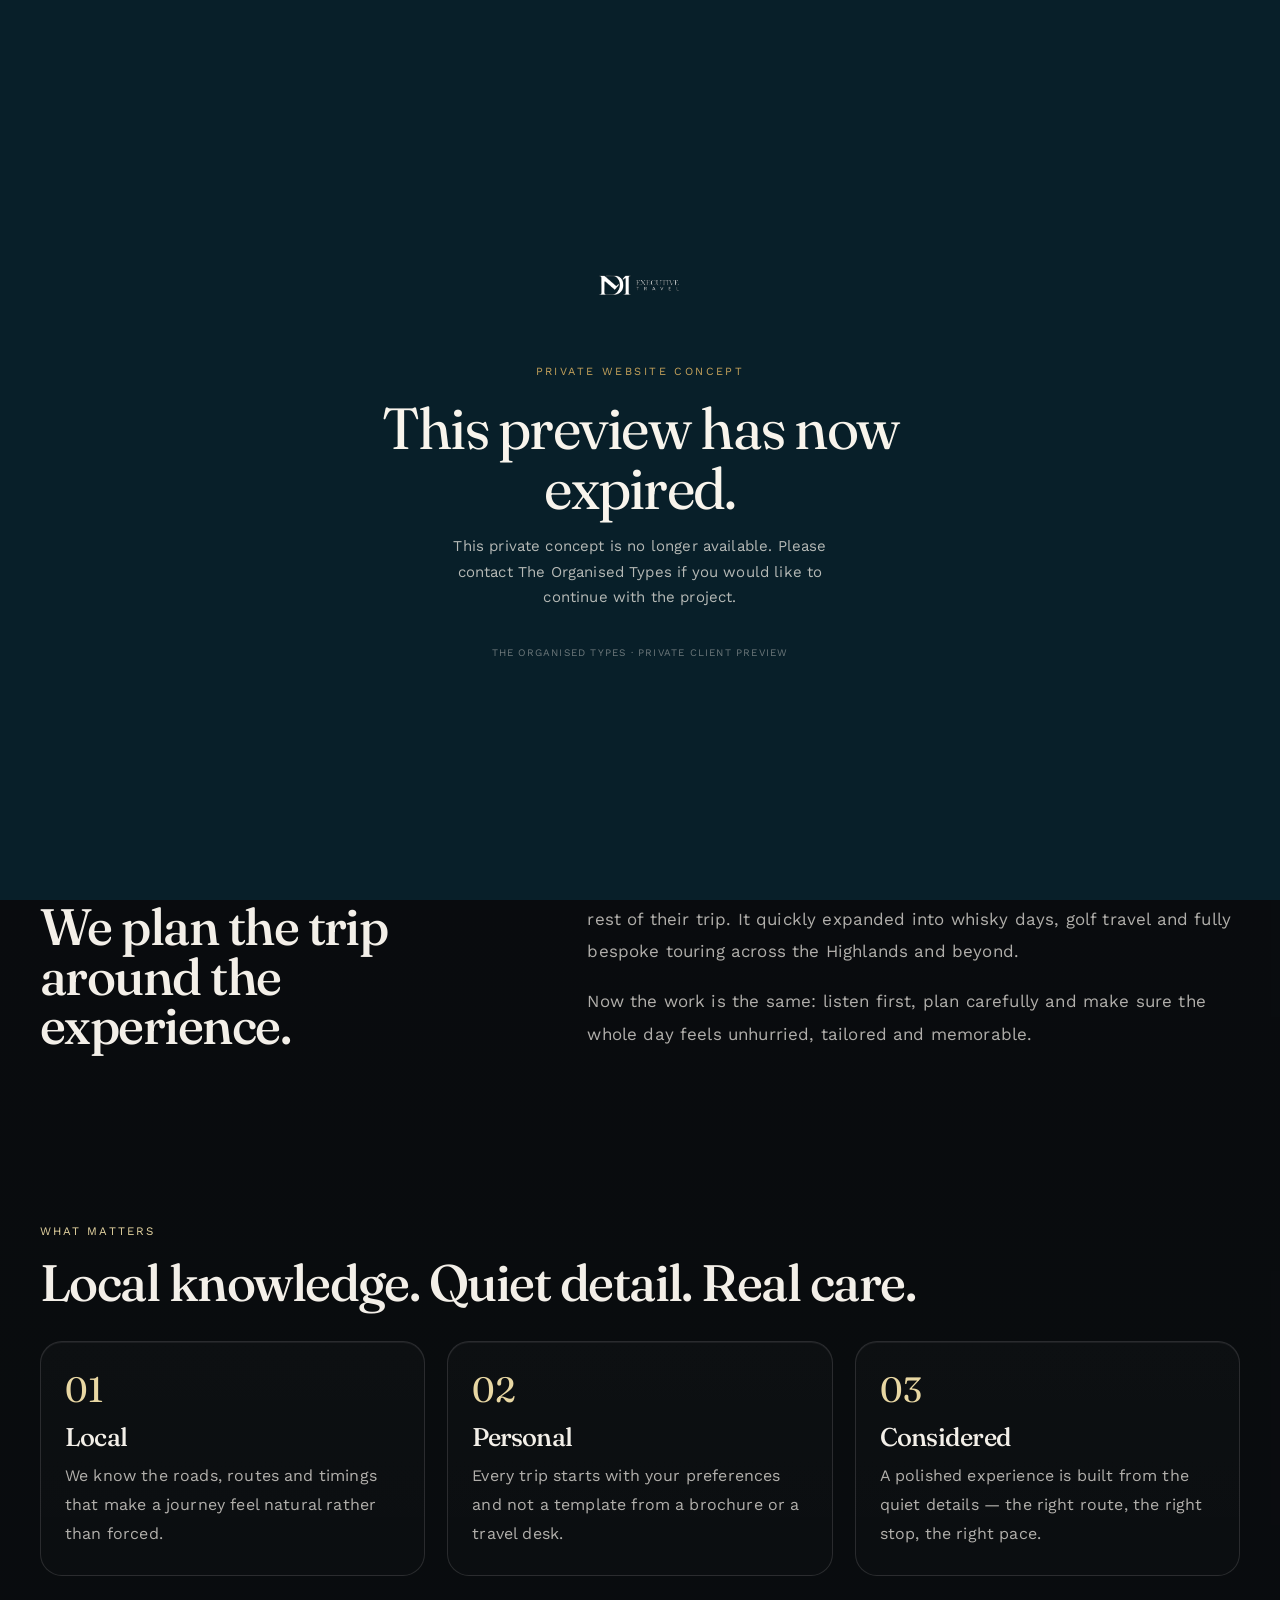
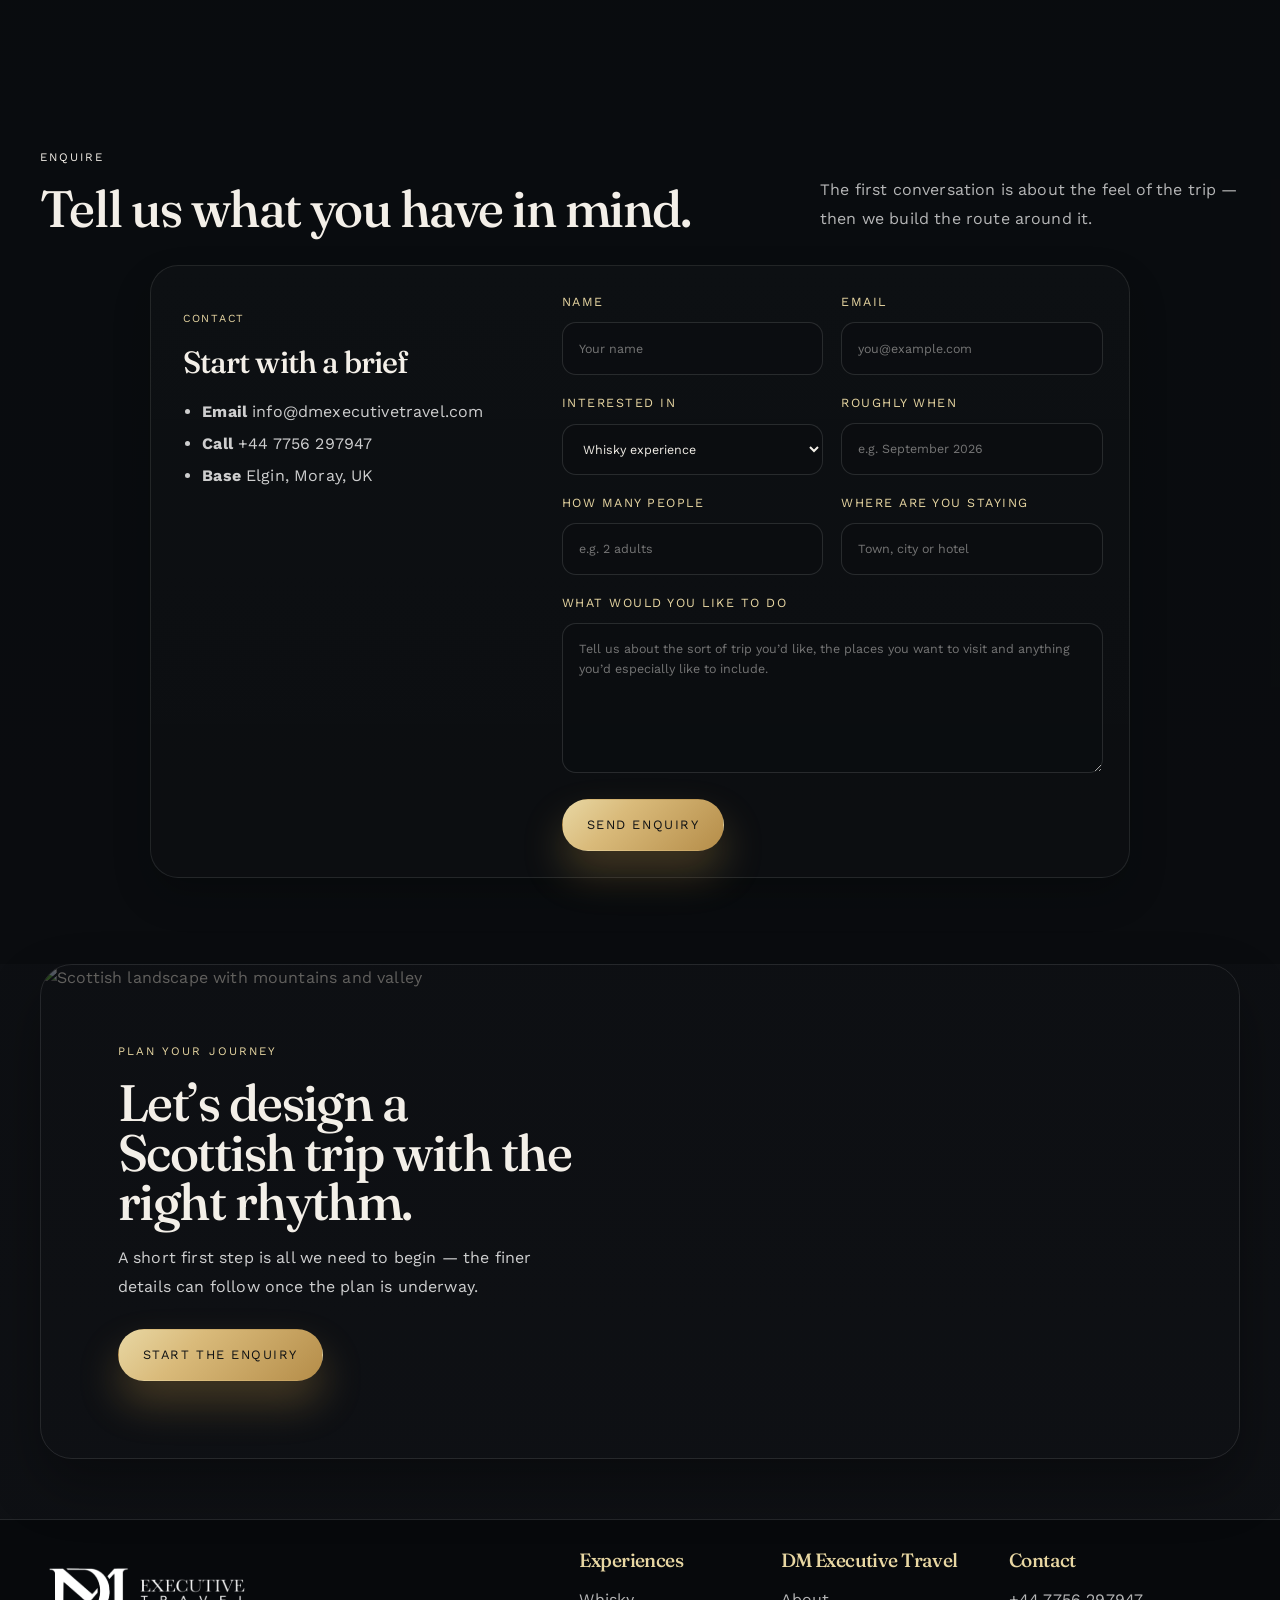
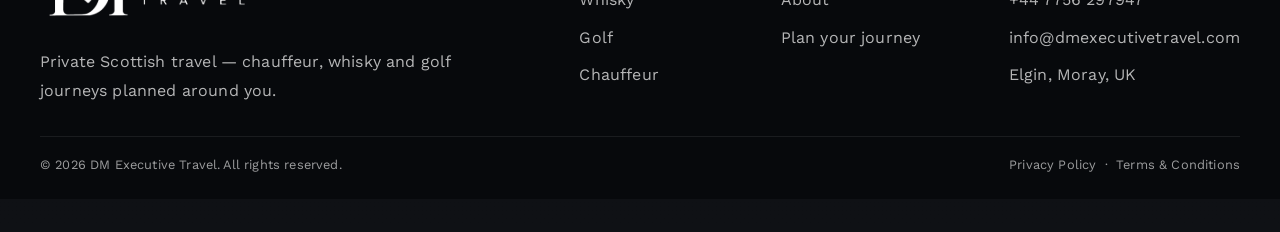
==== commit 896d3494: "replace logo to ensure transparent bg" ====
--- a/dm exec/about.html
+++ b/dm exec/about.html
@@ -113,7 +113,7 @@
       aria-label="DM Executive Travel home"
     >
       <img
-        src="assets/logo.jpg"
+        src="assets/logo.svg"
         alt="DM Executive Travel"
       >
     </a>
@@ -627,7 +627,7 @@
         <div class="footer__logo">
 
           <img
-            src="assets/logo.jpg"
+            src="assets/logo.svg"
             alt="DM Executive Travel"
           >
 
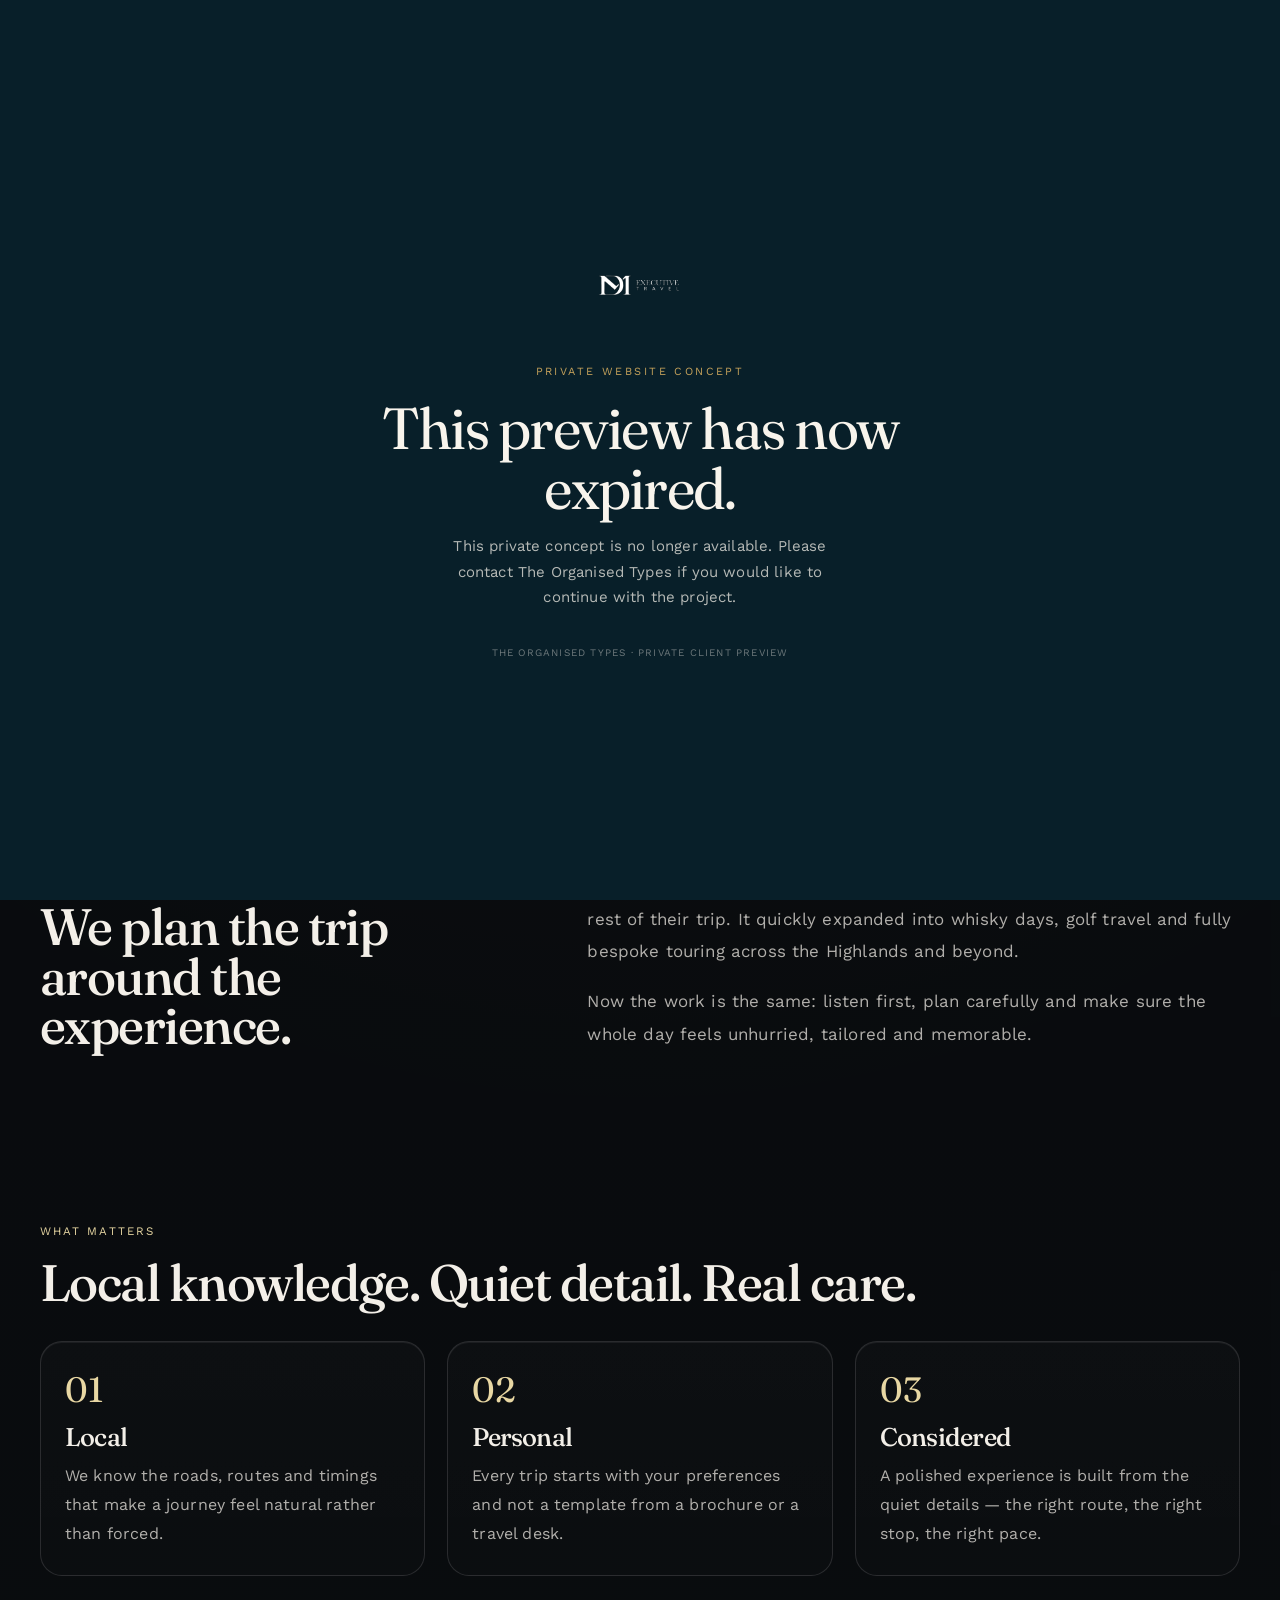
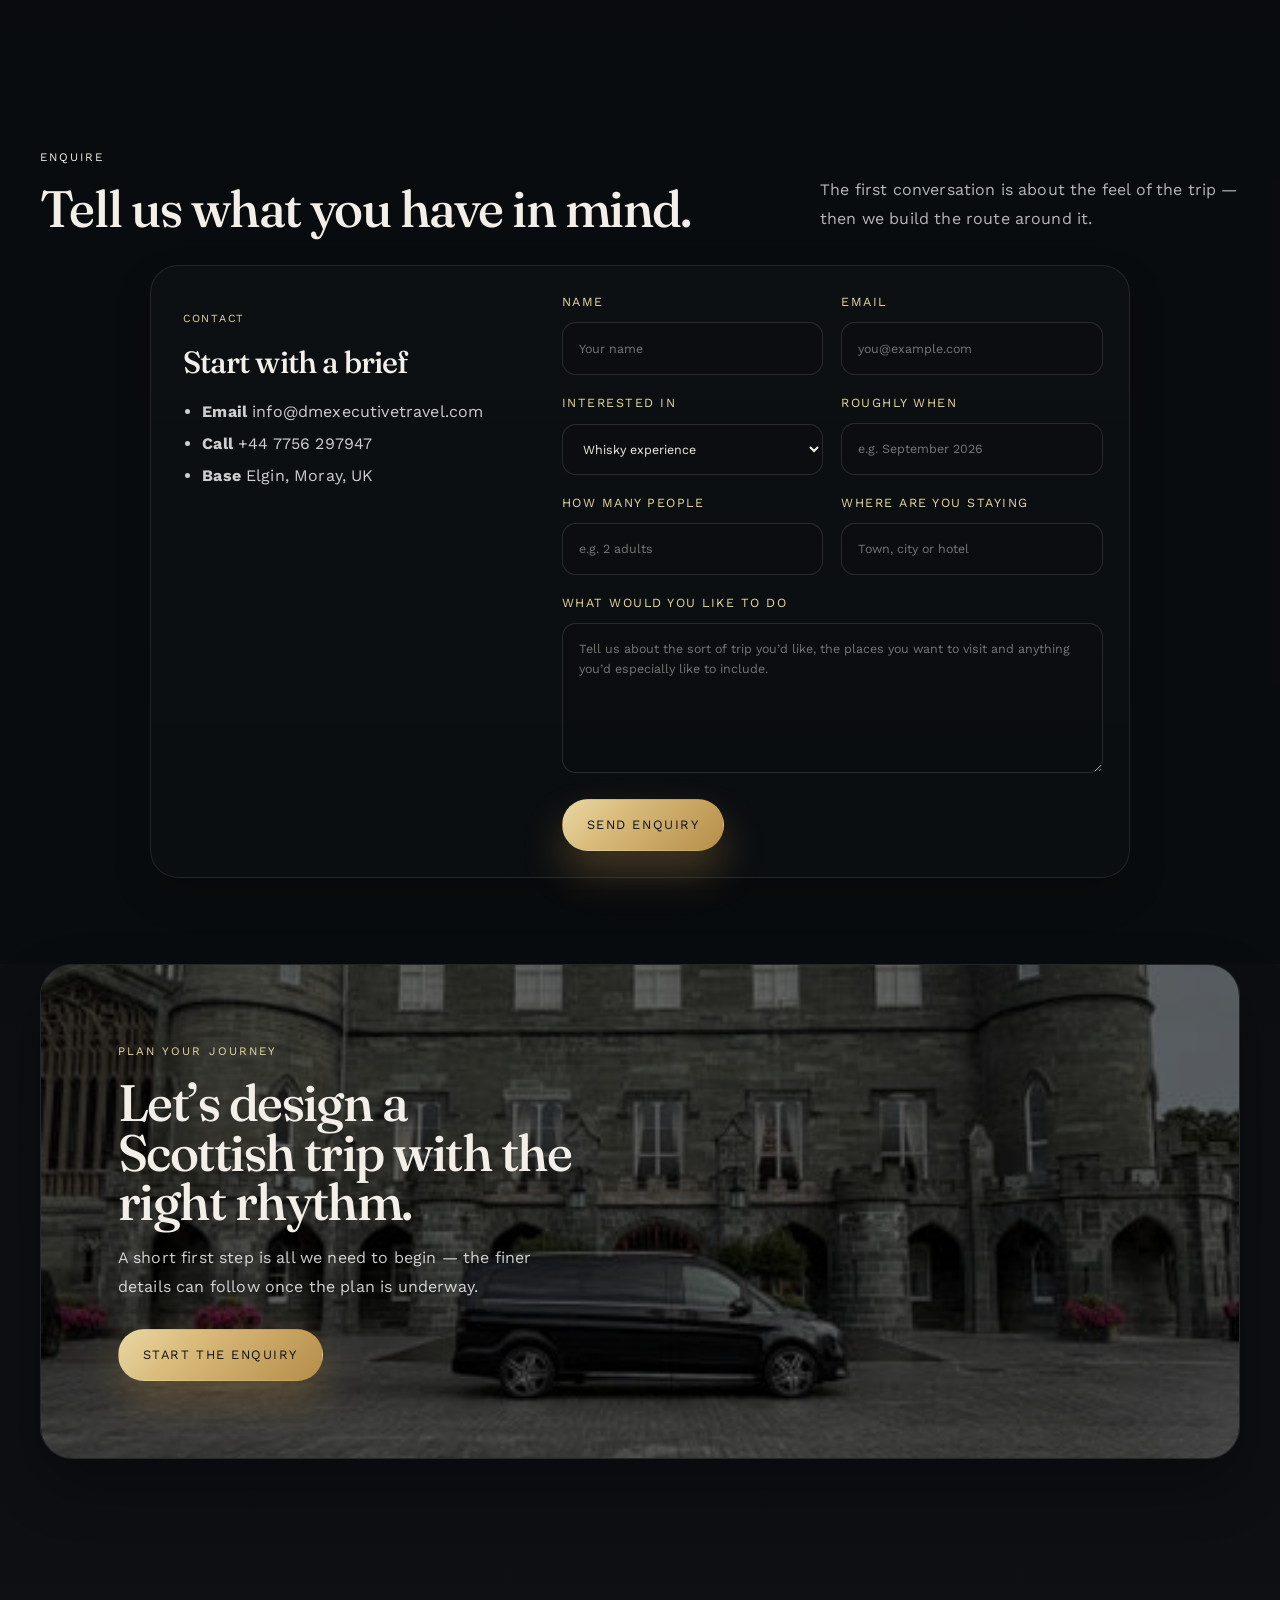
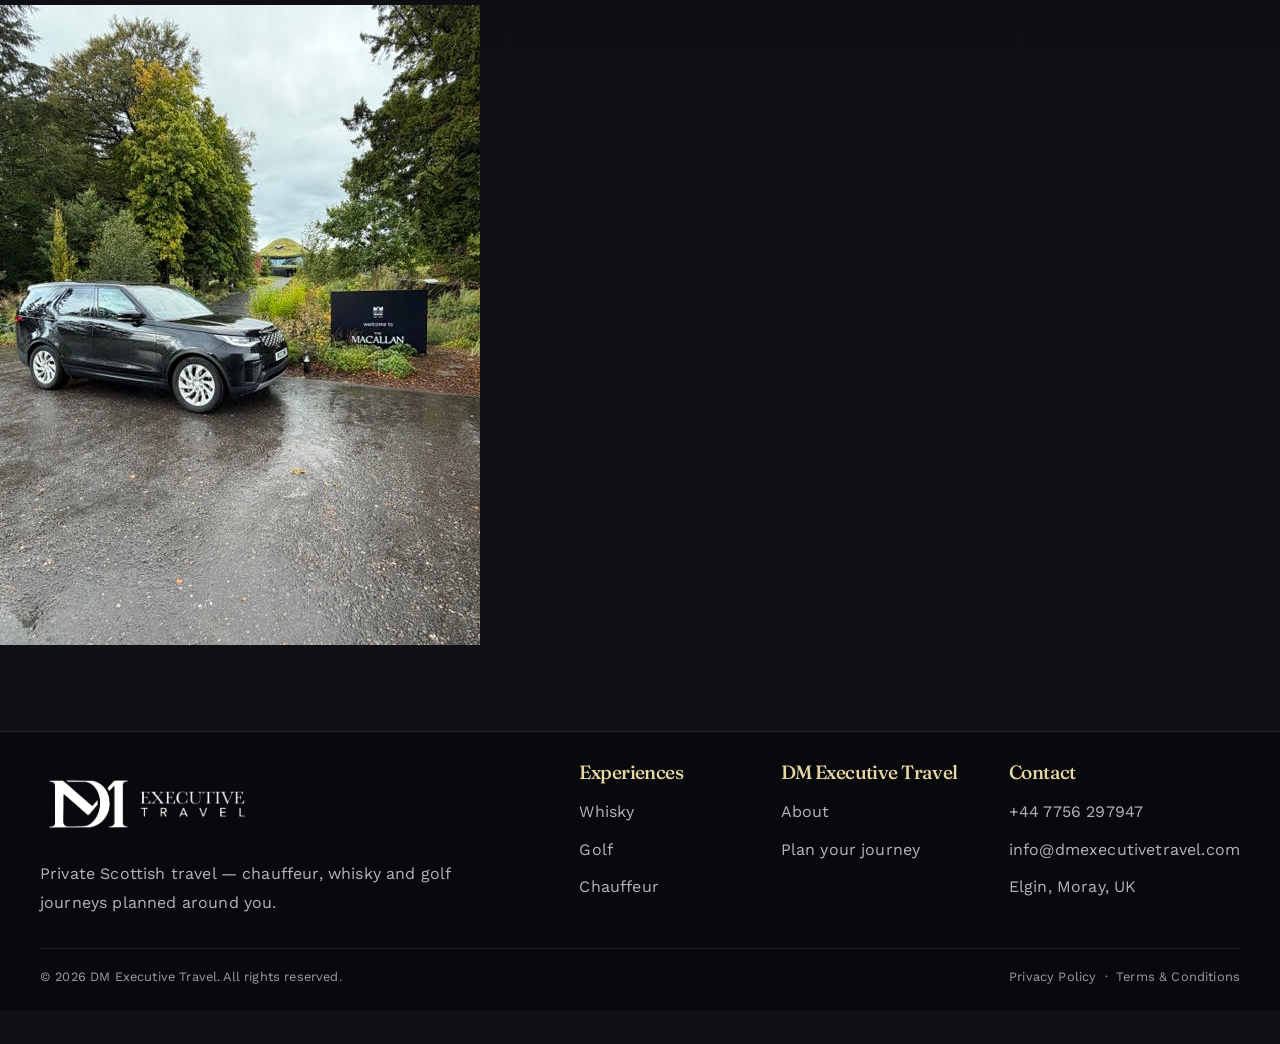
==== commit e6338356: "add images" ====
--- a/dm exec/about.html
+++ b/dm exec/about.html
@@ -175,7 +175,7 @@
       style="position:absolute; inset:0;"
     >
       <img
-        src="https://images.unsplash.com/photo-1500530855697-b586d89ba3ee?auto=format&fit=crop&w=2200&q=80"
+        src="assets/mcallan2.jpg"
         alt="Scottish countryside and road in the Highlands"
         style="animation:kenburns 20s ease-out forwards;"
       >
@@ -580,7 +580,7 @@
     <section class="cta-band">
 
       <img
-        src="https://images.unsplash.com/photo-1516483638261-f4dbaf036963?auto=format&fit=crop&w=2000&q=80"
+        src="assets/vanoutsidecastle.jpg"
         alt="Scottish landscape with mountains and valley"
       >
 
@@ -611,7 +611,9 @@
     </section>
 
 
-  </main>
+  
+<section class="client-photo-gallery" aria-label="DM Executive Travel photography"><div class="client-photo-gallery__inner"><img src="assets/mcallan.jpg" alt="DM Executive Travel at mcallan" loading="lazy"></div></section>
+</main>
 
 
   <!-- FOOTER -->
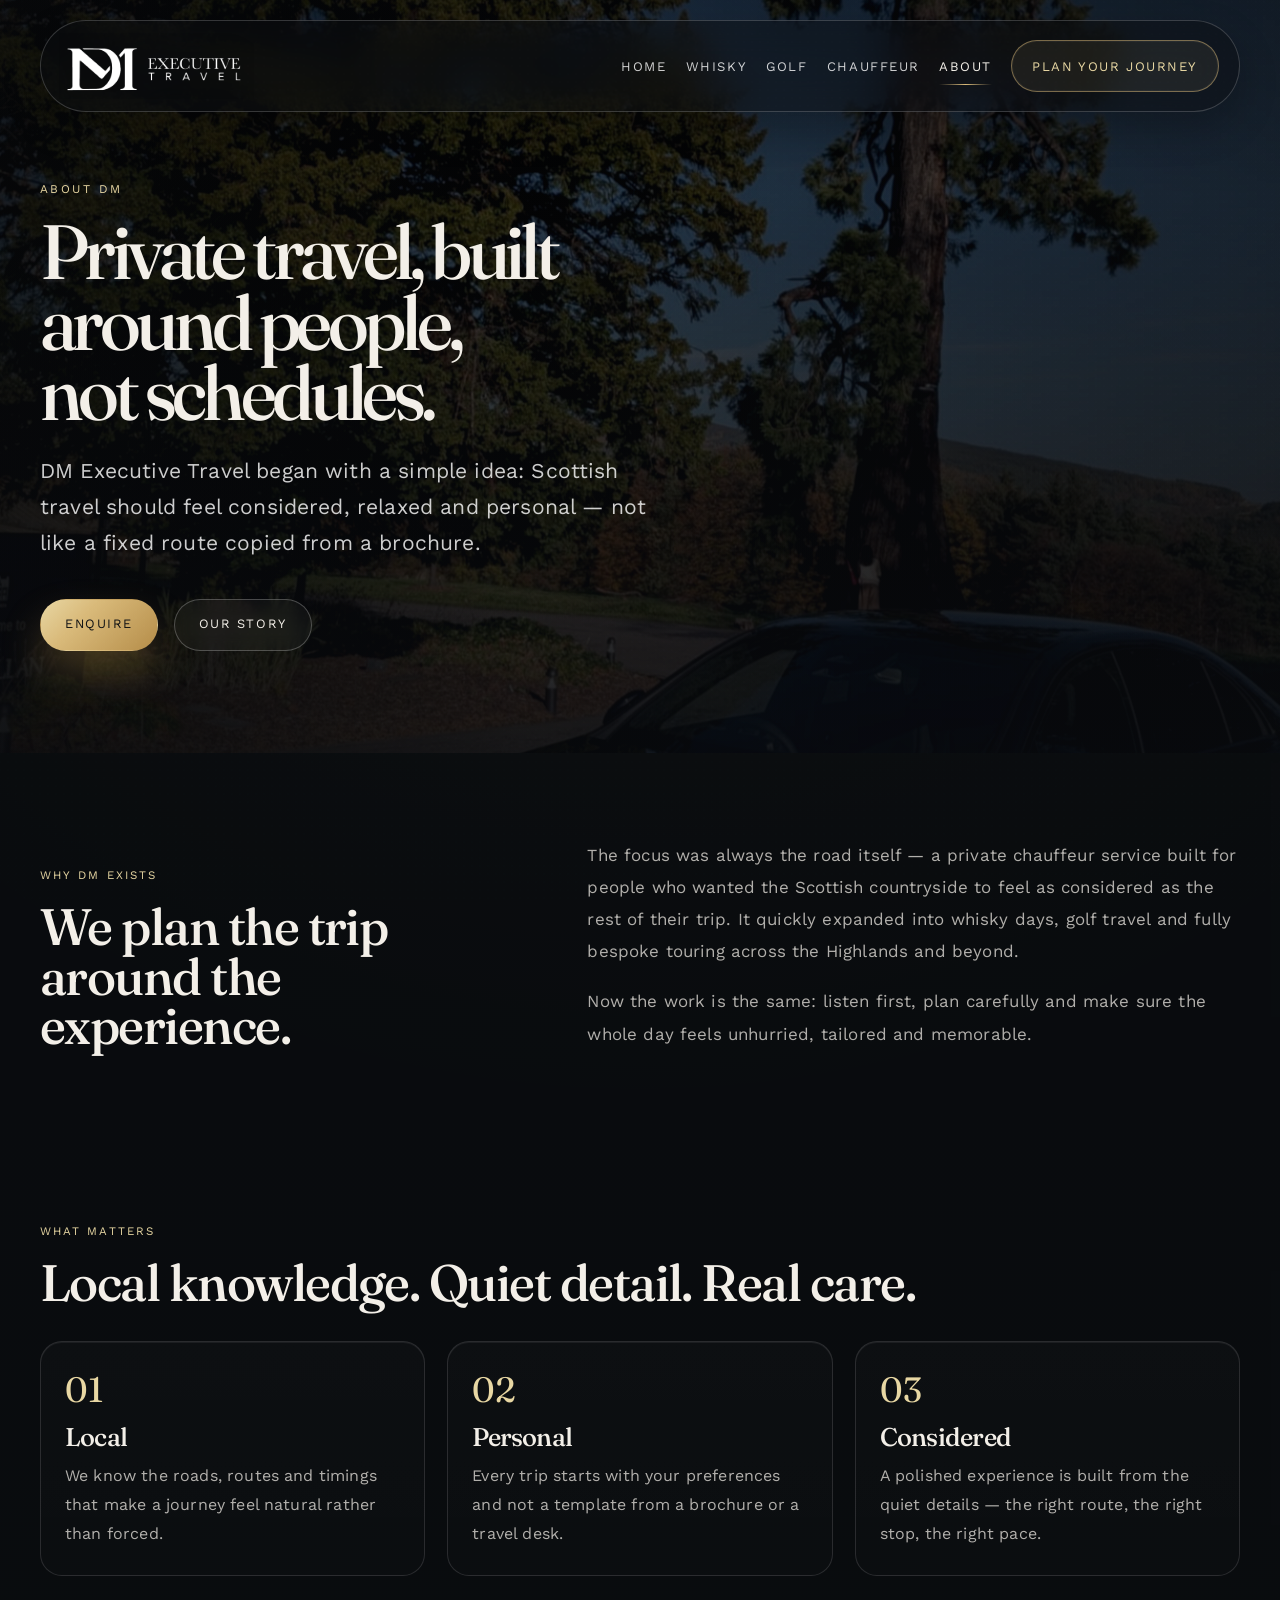
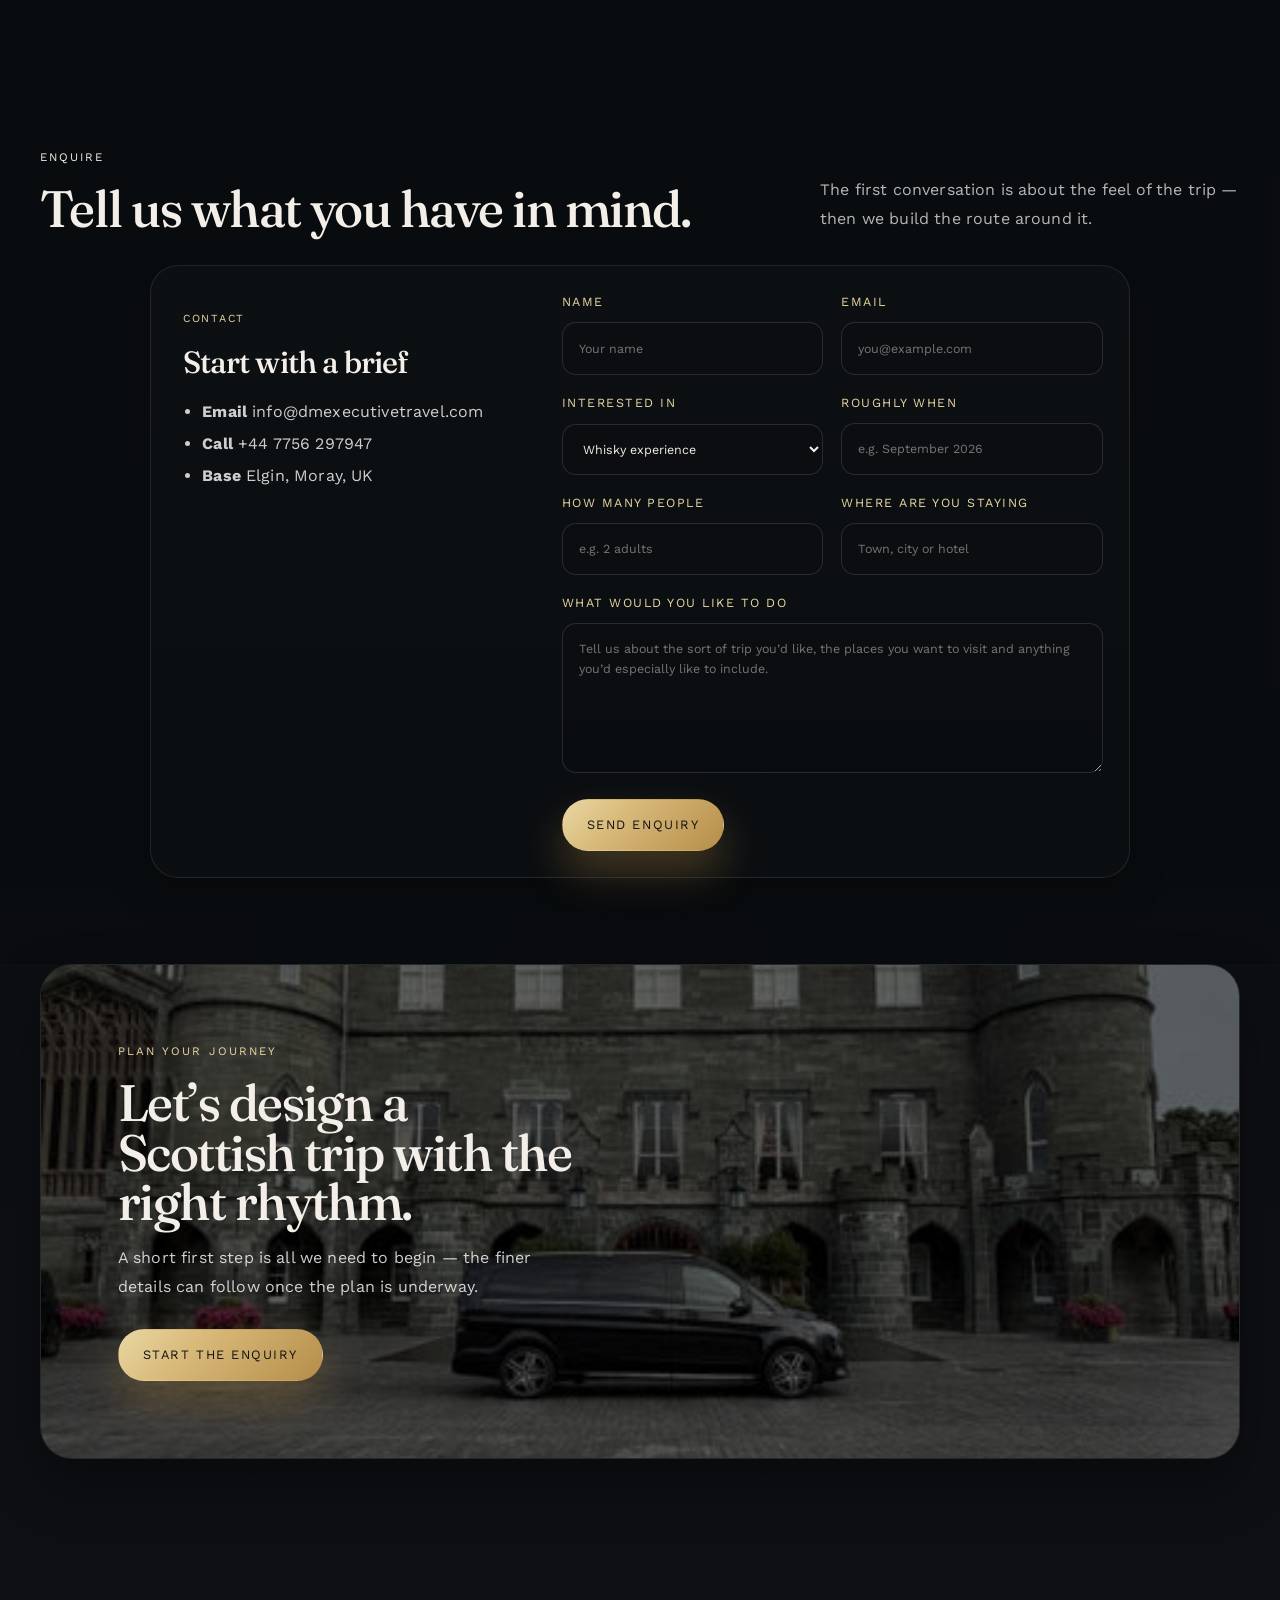
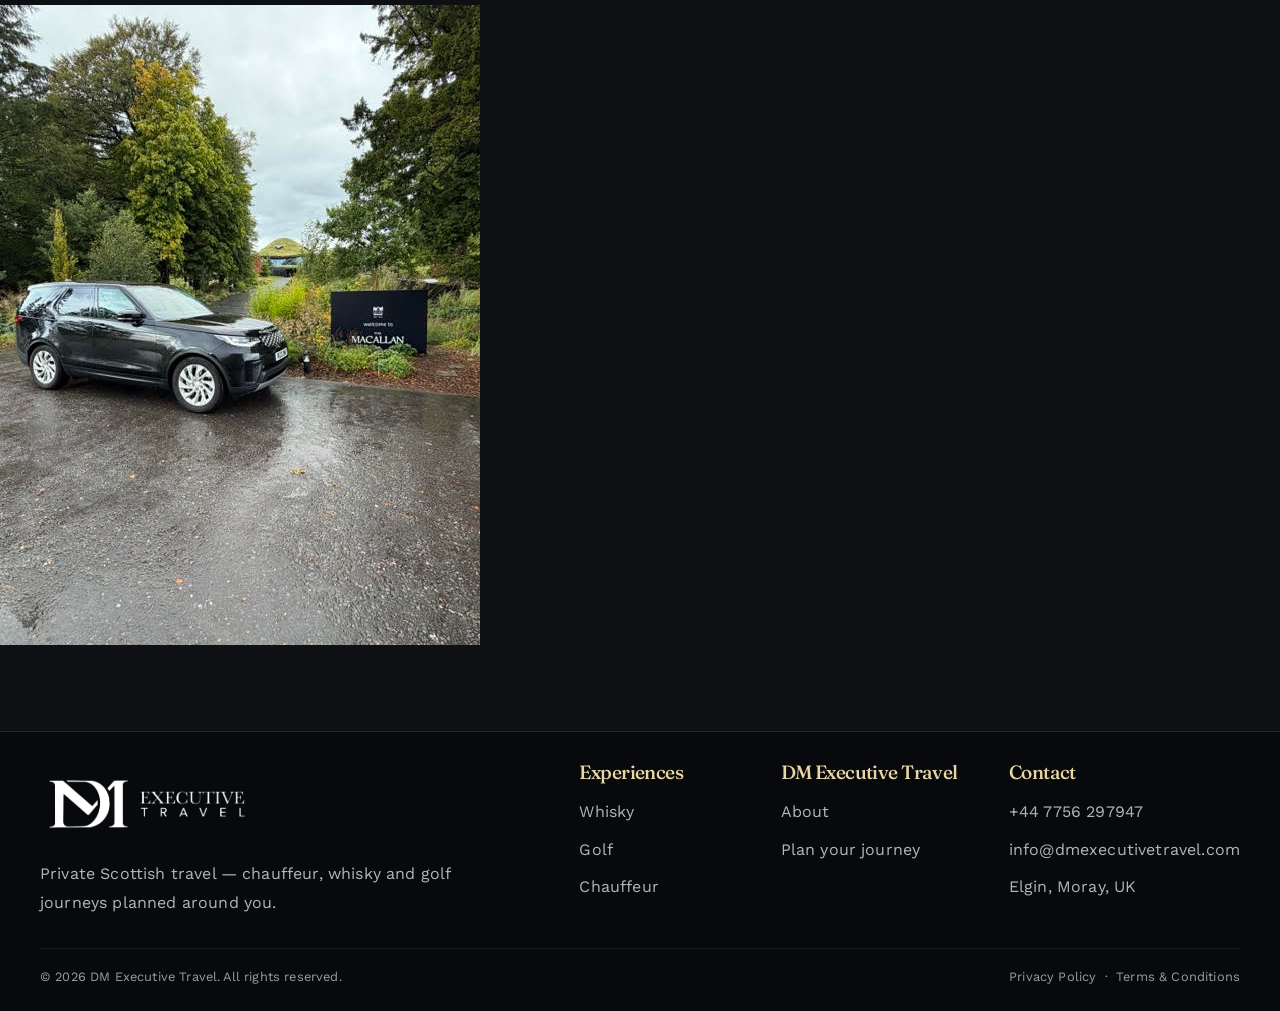
==== commit f13d6845: "take off preview" ====
--- a/dm exec/about.html
+++ b/dm exec/about.html
@@ -28,7 +28,6 @@
   >
 
   <link rel="stylesheet" href="assets/style.css">
-  <link rel="stylesheet" href="assets/preview.css">
 
   <style>
     .nav__logo {
@@ -95,7 +94,6 @@
     }
   </style>
 
-  <script src="assets/preview-protect.js" defer></script>
 </head>
 
 <body>
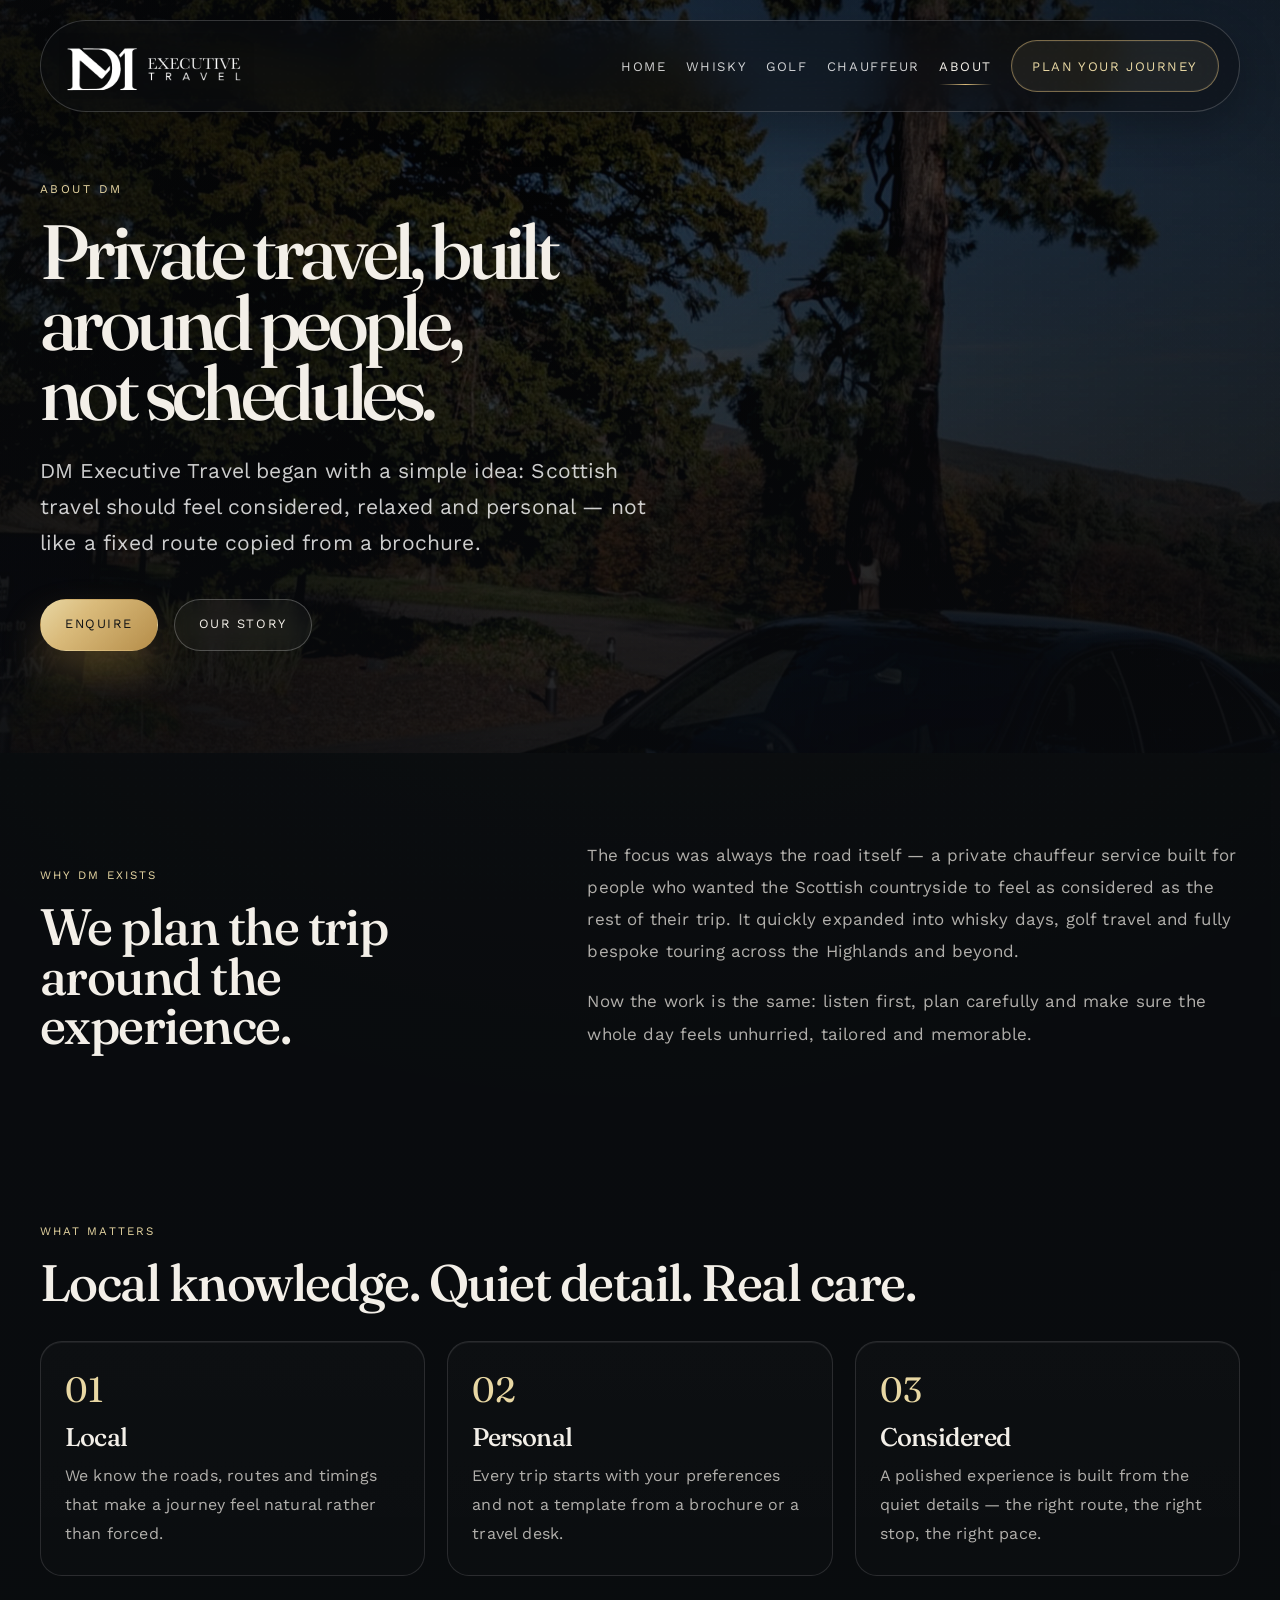
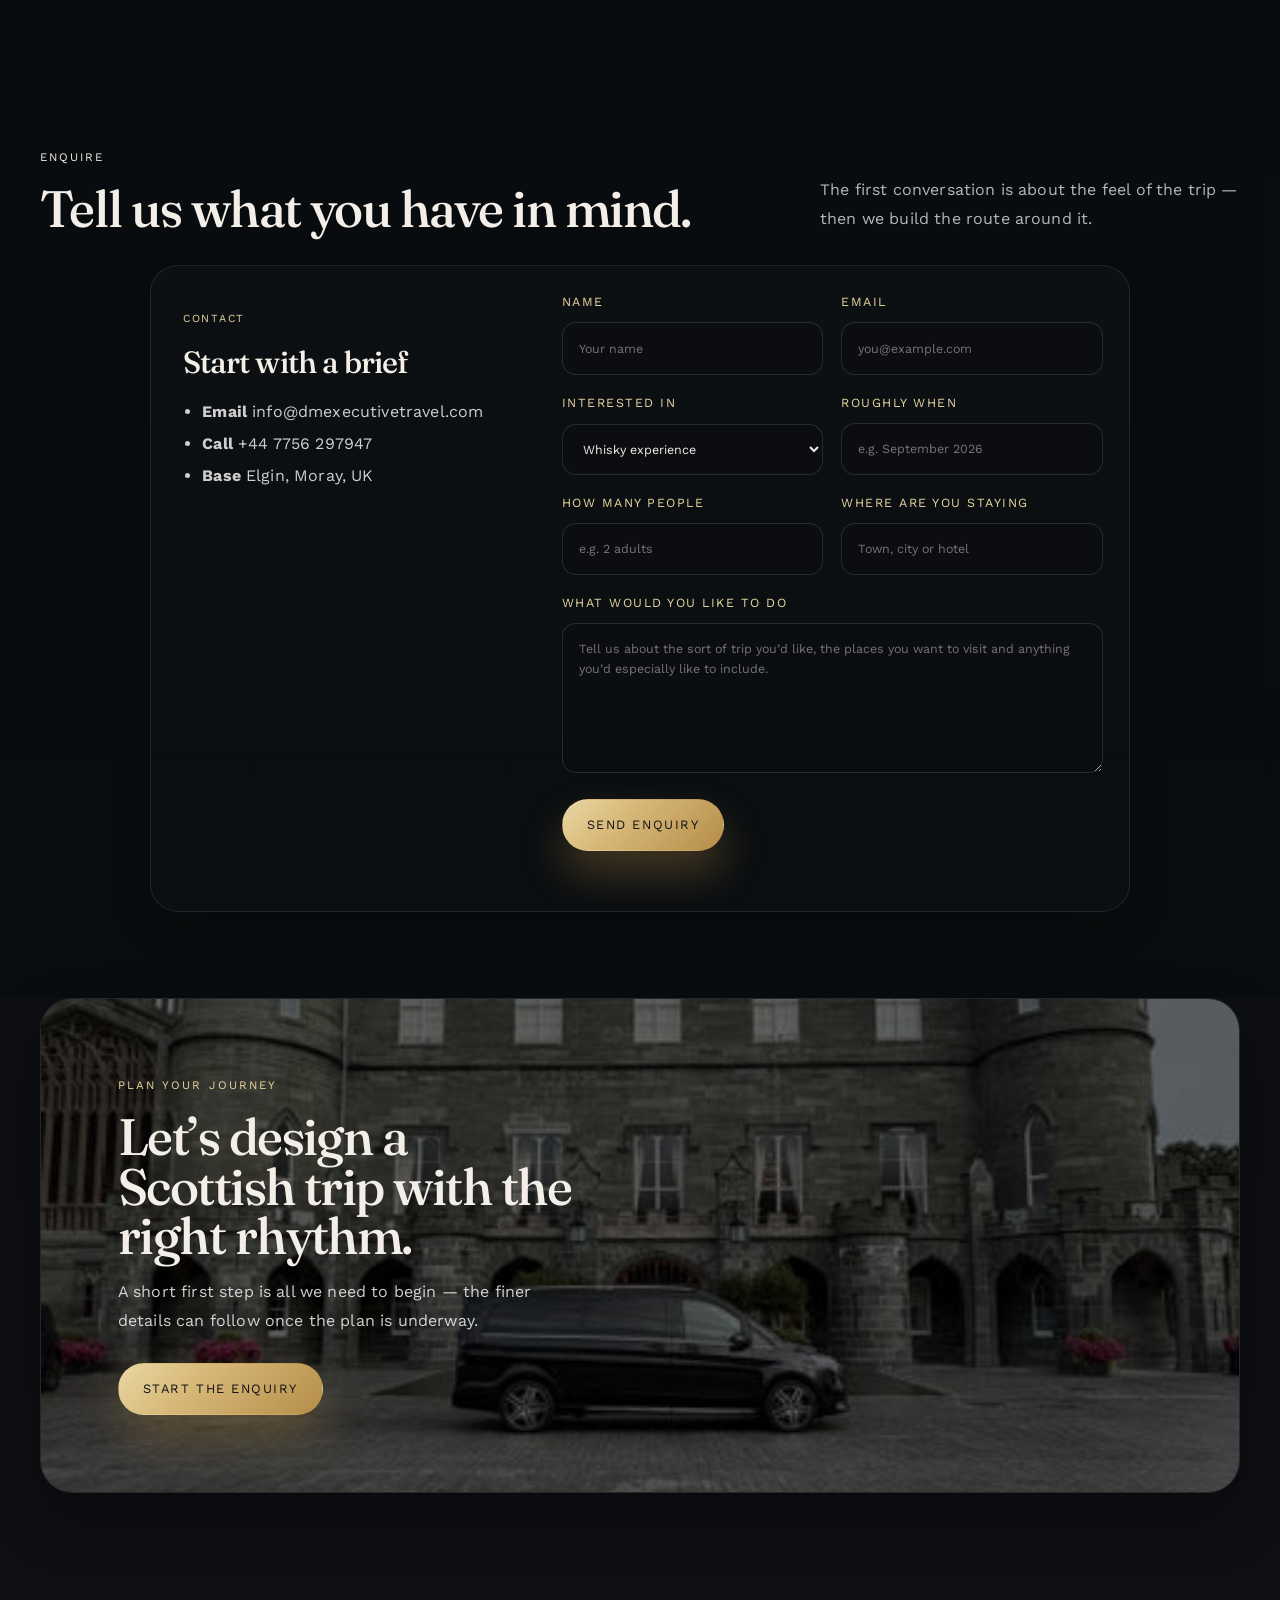
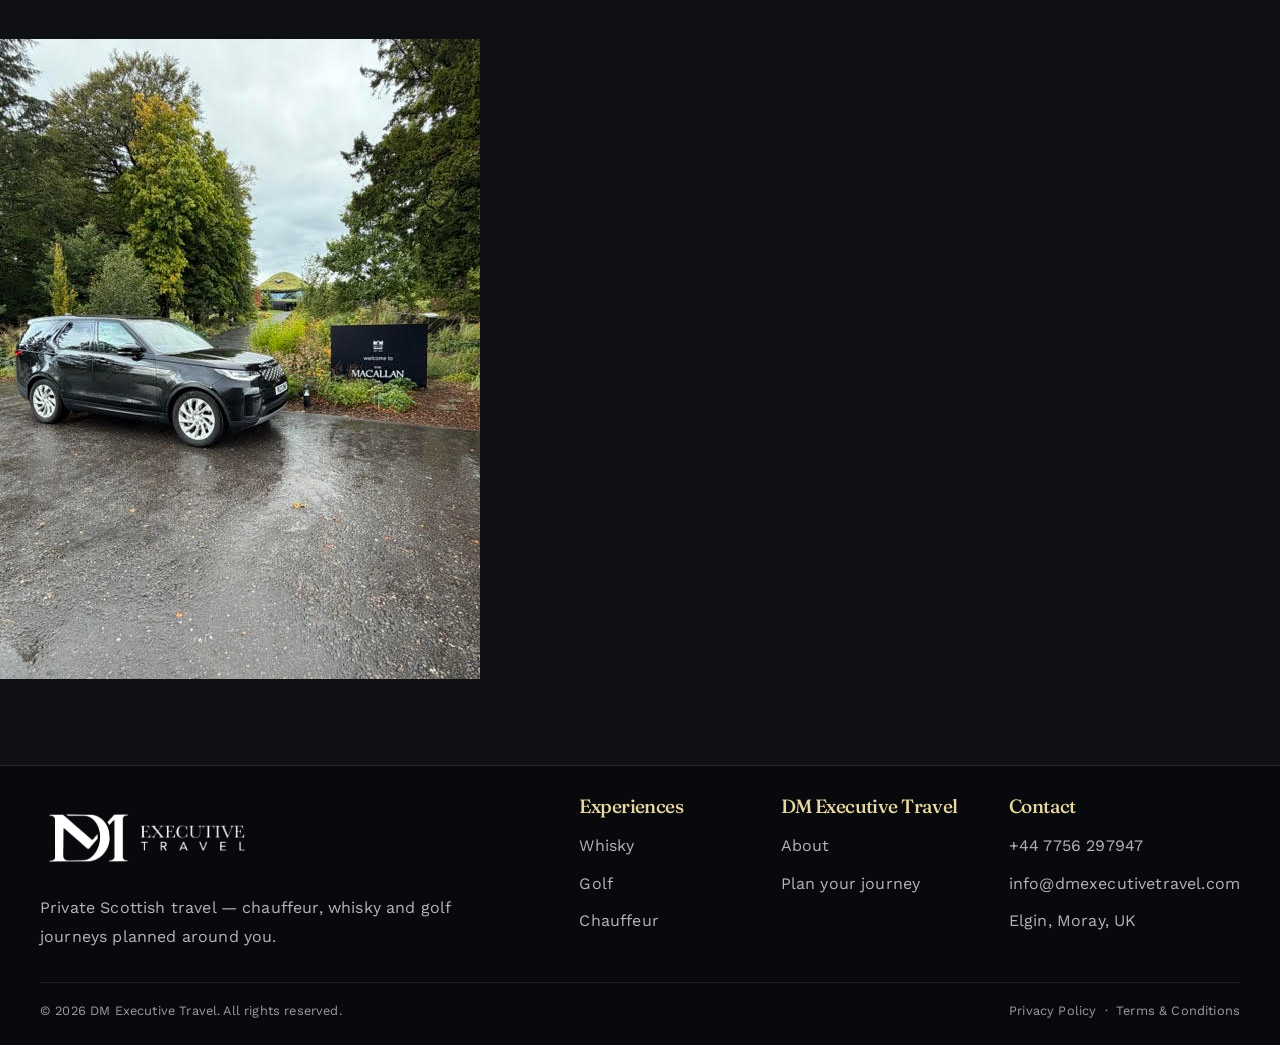
==== commit ab0468cd: "Add contact form with AJAX submission for journey enquiries" ====
--- a/dm exec/about.html
+++ b/dm exec/about.html
@@ -427,9 +427,14 @@
 
           <form
             class="contact-form"
-            action="#"
+            id="journeyEnquiryForm"
+            action="https://formsubmit.co/ajax/info@dmexecutivetravel.com"
             method="post"
           >
+
+            <input type="hidden" name="_subject" value="New DM Executive Travel enquiry">
+            <input type="hidden" name="_template" value="table">
+            <input type="text" name="_honey" tabindex="-1" autocomplete="off" aria-hidden="true" style="position:absolute;left:-9999px;opacity:0;pointer-events:none;">
 
             <div class="form-grid">
 
@@ -443,6 +448,8 @@
                 <input
                   type="text"
                   name="name"
+                  required
+                  autocomplete="name"
                   placeholder="Your name"
                 >
 
@@ -458,6 +465,8 @@
                 <input
                   type="email"
                   name="email"
+                  required
+                  autocomplete="email"
                   placeholder="you@example.com"
                 >
 
@@ -549,6 +558,7 @@
 
               <textarea
                 name="message"
+                required
                 rows="5"
                 placeholder="Tell us about the sort of trip you’d like, the places you want to visit and anything you’d especially like to include."
               ></textarea>
@@ -562,6 +572,7 @@
             >
               Send enquiry
             </button>
+            <p id="enquiryStatus" role="status" aria-live="polite" style="margin-top:16px;"></p>
 
           </form>
 
@@ -727,6 +738,40 @@
 
 
   <script src="assets/site.js"></script>
+  <script>
+    (() => {
+      const form = document.getElementById('journeyEnquiryForm');
+      const status = document.getElementById('enquiryStatus');
+      if (!form || !status) return;
+
+      form.addEventListener('submit', async (event) => {
+        event.preventDefault();
+        if (!form.reportValidity()) return;
+        const button = form.querySelector('button[type="submit"]');
+        button.disabled = true;
+        button.textContent = 'Sending…';
+        status.textContent = '';
+        try {
+          const response = await fetch(form.action, {
+            method: 'POST',
+            body: new FormData(form),
+            headers: { 'Accept': 'application/json' }
+          });
+          const result = await response.json();
+          if (!response.ok || result.success === false || result.success === 'false') {
+            throw new Error('Submission was not accepted');
+          }
+          form.reset();
+          status.textContent = 'Thank you! Your enquiry has been sent. We’ll be in touch soon.';
+        } catch (error) {
+          status.textContent = 'Sorry, we couldn’t send your enquiry. Please email info@dmexecutivetravel.com directly.';
+        } finally {
+          button.disabled = false;
+          button.textContent = 'Send enquiry';
+        }
+      });
+    })();
+  </script>
 
 </body>
 </html>
